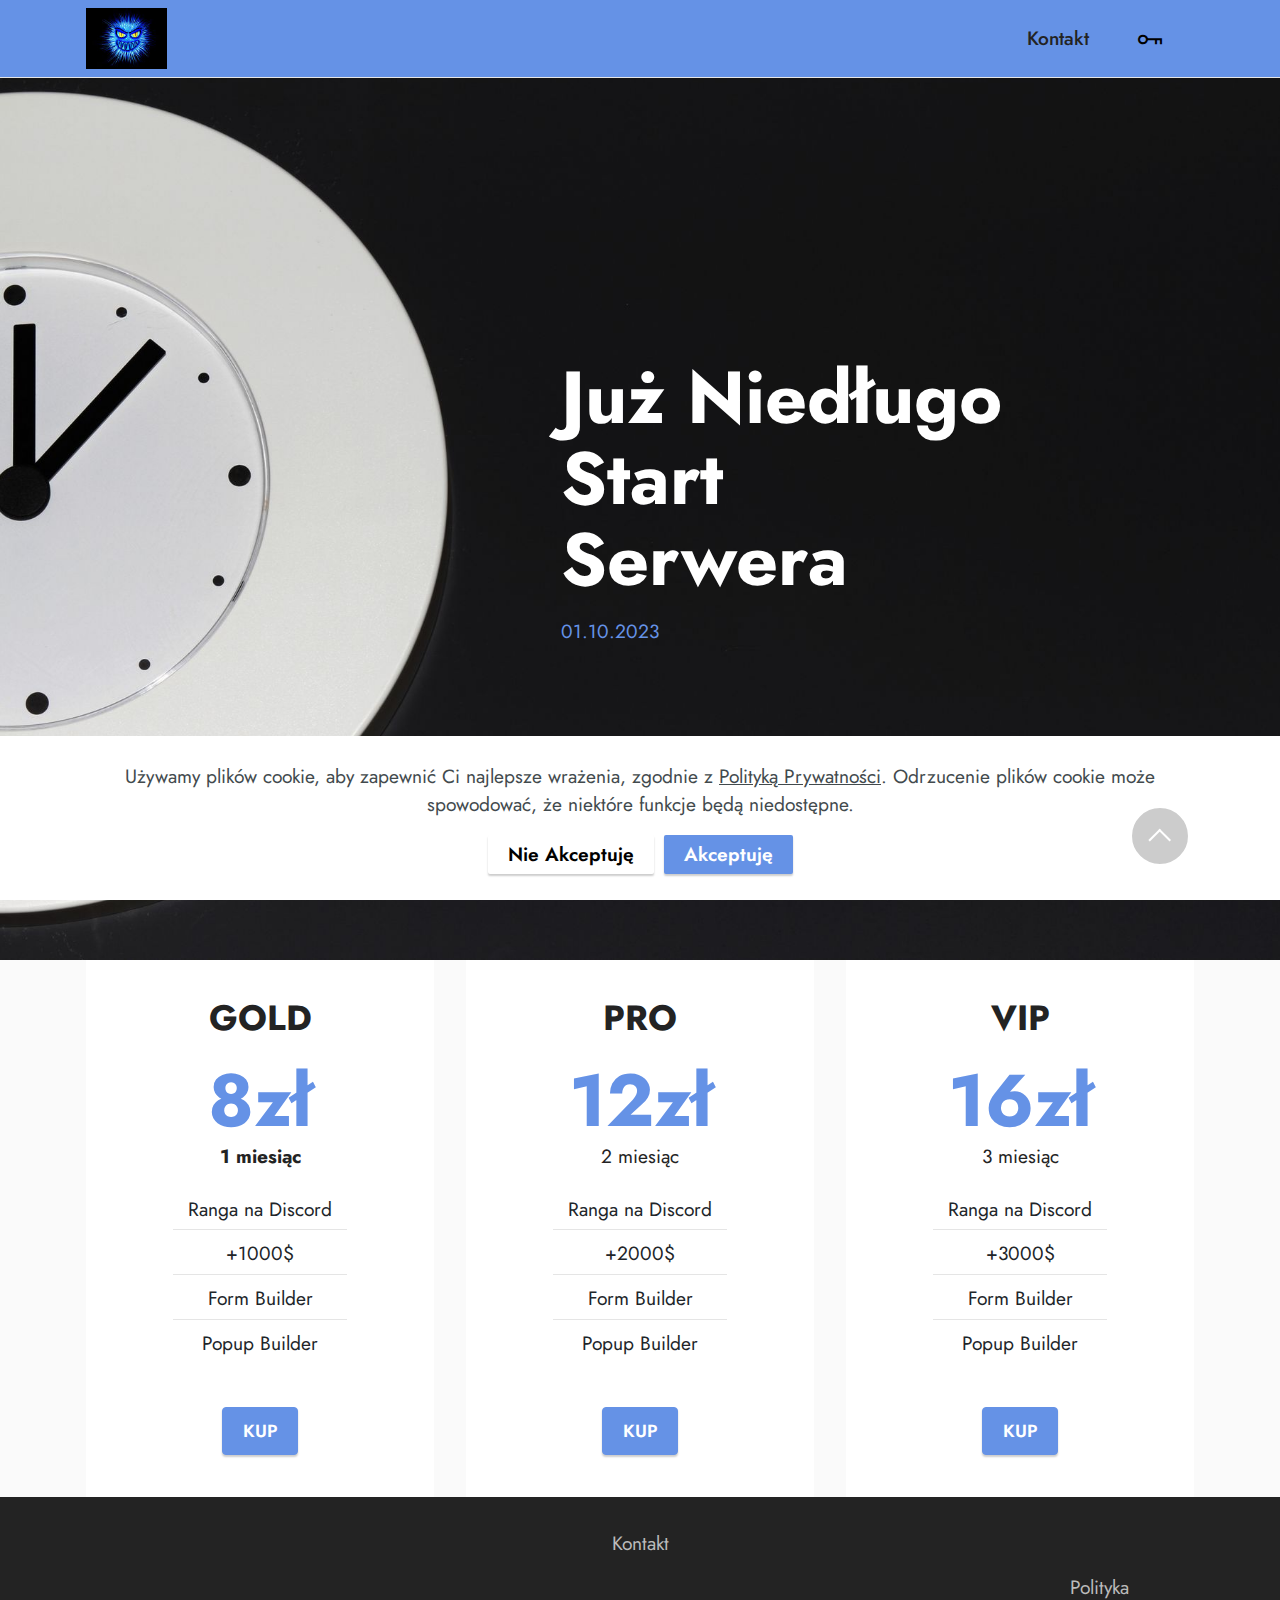
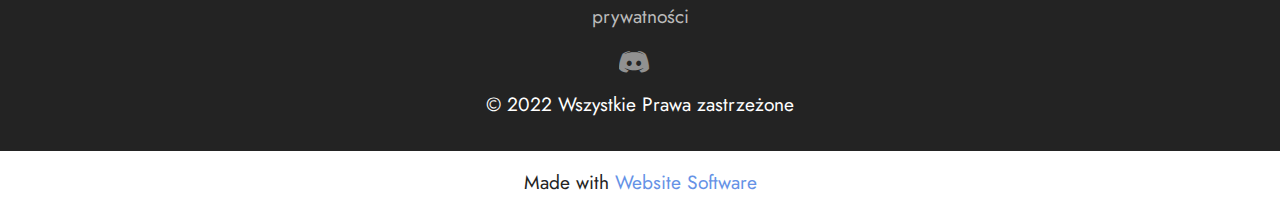
==== index.html @ 738ee013 "Add files via upload" ====
<!DOCTYPE html>
<html  >
<head>
  <!-- Site made with Mobirise Website Builder v5.7.0, https://mobirise.com -->
  <meta charset="UTF-8">
  <meta http-equiv="X-UA-Compatible" content="IE=edge">
  <meta name="generator" content="Mobirise v5.7.0, mobirise.com">
  <meta name="viewport" content="width=device-width, initial-scale=1, minimum-scale=1">
  <link rel="shortcut icon" href="assets/images/mbr-121x91.jpg" type="image/x-icon">
  <meta name="description" content="">
  
  
  <title>TechWin</title>
  <link rel="stylesheet" href="assets/web/assets/mobirise-icons2/mobirise2.css">
  <link rel="stylesheet" href="assets/bootstrap/css/bootstrap.min.css">
  <link rel="stylesheet" href="assets/bootstrap/css/bootstrap-grid.min.css">
  <link rel="stylesheet" href="assets/bootstrap/css/bootstrap-reboot.min.css">
  <link rel="stylesheet" href="assets/animatecss/animate.css">
  <link rel="stylesheet" href="assets/dropdown/css/style.css">
  <link rel="stylesheet" href="assets/socicon/css/styles.css">
  <link rel="stylesheet" href="assets/theme/css/style.css">
  <link rel="preload" href="https://fonts.googleapis.com/css?family=Jost:100,200,300,400,500,600,700,800,900,100i,200i,300i,400i,500i,600i,700i,800i,900i&display=swap" as="style" onload="this.onload=null;this.rel='stylesheet'">
  <noscript><link rel="stylesheet" href="https://fonts.googleapis.com/css?family=Jost:100,200,300,400,500,600,700,800,900,100i,200i,300i,400i,500i,600i,700i,800i,900i&display=swap"></noscript>
  <link rel="preload" as="style" href="assets/mobirise/css/mbr-additional.css"><link rel="stylesheet" href="assets/mobirise/css/mbr-additional.css" type="text/css">

  
  
  
</head>
<body>

<!-- Analytics -->
<!-- Google tag (gtag.js) -->
<script type="text/plain" async data-src="https://www.googletagmanager.com/gtag/js?id=G-WMMY5YHY2D"></script>
<script type="text/plain">
  window.dataLayer = window.dataLayer || [];
  function gtag(){dataLayer.push(arguments);}
  gtag('js', new Date());

  gtag('config', 'G-WMMY5YHY2D');
</script>
<!-- /Analytics -->


  
  <section data-bs-version="5.1" class="menu cid-s48OLK6784" once="menu" id="menu1-h">
    
    <nav class="navbar navbar-dropdown navbar-fixed-top navbar-expand-lg">
        <div class="container">
            <div class="navbar-brand">
                <span class="navbar-logo">
                    <a href="index.html">
                        <img src="assets/images/mbr-121x91.jpg" alt="Mobirise Website Builder" style="height: 3.8rem;">
                    </a>
                </span>
                
            </div>
            <button class="navbar-toggler" type="button" data-toggle="collapse" data-bs-toggle="collapse" data-target="#navbarSupportedContent" data-bs-target="#navbarSupportedContent" aria-controls="navbarNavAltMarkup" aria-expanded="false" aria-label="Toggle navigation">
                <div class="hamburger">
                    <span></span>
                    <span></span>
                    <span></span>
                    <span></span>
                </div>
            </button>
            <div class="collapse navbar-collapse" id="navbarSupportedContent">
                <ul class="navbar-nav nav-dropdown nav-right" data-app-modern-menu="true"><li class="nav-item"><a class="nav-link link text-black text-primary display-7" href="mailto:techwin505@gmail.com">Kontakt</a></li></ul>
                <div class="icons-menu">
                    <a class="iconfont-wrapper" href="page4.html">
                        <span class="p-2 mbr-iconfont mobi-mbri-key mobi-mbri"></span>
                    </a>
                    
                    
                    
                </div>
                
            </div>
        </div>
    </nav>

</section>

<section data-bs-version="5.1" class="header1 cid-tpHRNaTDnA" id="header1-k">

    

    
    

    <div class="container">
        <div class="row">
            <div class="col-12 col-lg-4">
                
                
                
                
            </div>
        </div>
    </div>
</section>

<section data-bs-version="5.1" class="header5 cid-tpJReYA3xq mbr-fullscreen" id="header5-1b">

    

    
    

    <div class="container">
        <div class="row justify-content-end">
            <div class="col-12 col-lg-7">
                <h1 class="mbr-section-title mbr-fonts-style mbr-white mb-3 display-1"><strong>Już Niedługo Start&nbsp;</strong><br><strong>Serwera</strong></h1>
                
                <p class="mbr-text mbr-fonts-style mbr-white display-7"><a href="https://kiedywakacje.pl/odliczanie_custom.html?y=2023&m=1&d=10&h=0&mn=0&s=0&txt=Start%20SerweraTechWin" class="text-primary" target="_blank">01.10.2023</a></p>
                
            </div>
        </div>
    </div>
</section>

<section data-bs-version="5.1" class="pricing2 cid-tpHSh6qqqo" id="pricing2-l">
    

    
    
    <div class="container">
        <div class="row justify-content-center">
            <div class="col-12 col-md-6 align-center col-lg-4">
                <div class="plan">
                    <div class="plan-header">
                        <h6 class="plan-title mbr-fonts-style mb-3 display-5"><strong>GOLD</strong></h6>
                        <div class="plan-price">
                            <p class="price mbr-fonts-style m-0 display-1"><strong>8zł</strong></p>
                            <p class="price-term mbr-fonts-style mb-3 display-7"><strong>1 miesiąc</strong></p>
                        </div>
                    </div>
                    <div class="plan-body">
                        <div class="plan-list mb-4">
                            <ul class="list-group mbr-fonts-style list-group-flush display-7">
                                <li class="list-group-item">Ranga na Discord</li><li class="list-group-item">+1000$</li><li class="list-group-item">Form Builder
                                </li><li class="list-group-item">Popup Builder</li>
                            </ul>
                        </div>
                        <div class="mbr-section-btn text-center"><a href="https://pay.sumup.io/b2c/XIUGMTR934" class="btn btn-primary display-4" target="_blank">KUP</a></div>
                    </div>
                </div>
            </div>
            <div class="col-12 col-md-6 align-center col-lg-4">
                <div class="plan">
                    <div class="plan-header">
                        <h6 class="plan-title mbr-fonts-style mb-3 display-5">
                            <strong>PRO</strong></h6>
                        <div class="plan-price">
                            <p class="price mbr-fonts-style m-0 display-1"><strong>12zł</strong></p>
                            <p class="price-term mbr-fonts-style mb-3 display-7">2 miesiąc</p>
                        </div>
                    </div>
                    <div class="plan-body">
                        <div class="plan-list mb-4">
                            <ul class="list-group mbr-fonts-style list-group-flush display-7">
                                <li class="list-group-item">Ranga na Discord</li><li class="list-group-item">+2000$</li><li class="list-group-item">Form Builder
                                </li><li class="list-group-item">Popup Builder</li>
                            </ul>
                        </div>
                        <div class="mbr-section-btn text-center"><a href="https://pay.sumup.io/b2c/XAX0YWETD2" class="btn btn-primary display-4" target="_blank">KUP</a></div>
                    </div>
                </div>
            </div>
            <div class="col-12 col-md-6 align-center col-lg-4">
                <div class="plan">
                    <div class="plan-header">
                        <h6 class="plan-title mbr-fonts-style mb-3 display-5">
                            <strong>VIP</strong></h6>
                        <div class="plan-price">
                            <p class="price mbr-fonts-style m-0 display-1"><strong>16zł</strong></p>
                            <p class="price-term mbr-fonts-style mb-3 display-7">3 miesiąc</p>
                        </div>
                    </div>
                    <div class="plan-body">
                        <div class="plan-list mb-4">
                            <ul class="list-group mbr-fonts-style list-group-flush display-7">
                                <li class="list-group-item">Ranga na Discord</li><li class="list-group-item">+3000$</li><li class="list-group-item">Form Builder
                                </li><li class="list-group-item">Popup Builder</li>
                            </ul>
                        </div>
                        <div class="mbr-section-btn text-center"><a href="https://pay.sumup.io/b2c/XX5UORONUD" class="btn btn-primary display-4" target="_blank">KUP</a></div>
                    </div>
                </div>
            </div>
            
        </div>
    </div>
</section>

<section data-bs-version="5.1" class="footer3 cid-tpKyQcB9wX" once="footers" id="footer3-1g">

    

    

    <div class="container">
        <div class="media-container-row align-center mbr-white">
            <div class="row row-links">
                <ul class="foot-menu">
                    
                    
                    
                    
                    
                <li class="foot-menu-item mbr-fonts-style display-7"><a href="mailto:techwin505@gmail.com" class="text-secondary">Kontakt</a></li><li class="foot-menu-item mbr-fonts-style display-7">&nbsp; &nbsp; &nbsp; &nbsp; &nbsp; &nbsp; &nbsp; &nbsp; &nbsp; &nbsp; &nbsp; &nbsp; &nbsp; &nbsp; &nbsp; &nbsp; &nbsp; &nbsp; &nbsp; &nbsp; &nbsp; &nbsp; &nbsp; &nbsp; &nbsp; &nbsp; &nbsp; &nbsp; &nbsp; &nbsp; &nbsp; &nbsp; &nbsp; &nbsp; &nbsp; &nbsp; &nbsp; &nbsp; &nbsp; &nbsp; &nbsp; &nbsp; &nbsp; &nbsp; &nbsp; &nbsp; &nbsp; &nbsp; &nbsp; &nbsp; &nbsp; &nbsp; &nbsp; &nbsp; &nbsp; &nbsp; &nbsp; &nbsp; &nbsp; &nbsp; &nbsp; &nbsp; &nbsp; &nbsp; &nbsp; &nbsp; &nbsp; &nbsp; &nbsp; &nbsp; &nbsp; &nbsp; &nbsp; &nbsp; &nbsp; &nbsp; &nbsp;<a href="polityka-prywatnosci.html" class="text-secondary">Polityka prywatności</a></li></ul>
            </div>
            <div class="row social-row">
                <div class="social-list align-right pb-2">
                    
                    
                    
                    
                    
                    
                <div class="soc-item">
                        <a href="https://discord.gg/NND32nKCQurise" target="_blank">
                            <span class="mbr-iconfont mbr-iconfont-social socicon-discord socicon" style="font-size: 30px;"></span>
                        </a>
                    </div></div>
            </div>
            <div class="row row-copirayt">
                <p class="mbr-text mb-0 mbr-fonts-style mbr-white align-center display-7">
                    © 2022 Wszystkie Prawa zastrzeżone</p>
            </div>
        </div>
    </div>
</section><section class="display-7" style="padding: 0;align-items: center;justify-content: center;flex-wrap: wrap;    align-content: center;display: flex;position: relative;height: 4rem;"><a href="https://mobiri.se/2919796" style="flex: 1 1;height: 4rem;position: absolute;width: 100%;z-index: 1;"><img alt="" style="height: 4rem;" src="[data-uri]"></a><p style="margin: 0;text-align: center;" class="display-7">Made with &#8204;</p><a style="z-index:1" href="https://mobirise.com"> Website Software</a></section><script type="text/plain" data-src="assets/bootstrap/js/bootstrap.bundle.min.js"></script><script src="assets/web/assets/cookies-alert-plugin/cookies-alert-core.js"></script><script src="assets/web/assets/cookies-alert-plugin/cookies-alert-script.js"></script><script type="text/plain" data-src="assets/smoothscroll/smooth-scroll.js"></script><script type="text/plain" data-src="assets/ytplayer/index.js"></script><script type="text/plain" data-src="assets/dropdown/js/navbar-dropdown.js"></script><script type="text/plain" data-src="assets/theme/js/script.js"></script>
  
  
<input name="cookieData" type="hidden" data-cookie-cookiesAlertType='2' data-cookie-customDialogSelector='null' data-cookie-colorText='#424a4d' data-cookie-colorBg='rgb(255, 255, 255)' data-cookie-opacityOverlay='1' data-cookie-textButton='Akceptuję' data-cookie-rejectText='Nie Akceptuję' data-cookie-colorButton='#6592e6' data-cookie-rejectColor='#ffffff' data-cookie-colorLink='#424a4d' data-cookie-underlineLink='true' data-cookie-text="Używamy plików cookie, aby zapewnić Ci najlepsze wrażenia, zgodnie z <a href='polityka-prywatnosci.html'>Polityką Prywatności</a>. Odrzucenie plików cookie może spowodować, że niektóre funkcje będą niedostępne.">
   <div id="scrollToTop" class="scrollToTop mbr-arrow-up"><a style="text-align: center;"><i class="mbr-arrow-up-icon mbr-arrow-up-icon-cm cm-icon cm-icon-smallarrow-up"></i></a></div>
    <input name="animation" type="hidden">
  </body>
</html>
---- assets/web/assets/mobirise-icons2/mobirise2.css ----
@font-face {
  font-family: 'Moririse2';
  font-display: swap;
  src:  url('mobirise2.eot?f2bix4');
  src:  url('mobirise2.eot?f2bix4#iefix') format('embedded-opentype'),
    url('mobirise2.ttf?f2bix4') format('truetype'),
    url('mobirise2.woff?f2bix4') format('woff'),
    url('mobirise2.svg?f2bix4#mobirise2') format('svg');
  font-weight: normal;
  font-style: normal;
}

[class^="mobi-"], [class*=" mobi-"] {
  /* use !important to prevent issues with browser extensions that change fonts */
  font-family: 'Moririse2' !important;
  speak: none;
  font-style: normal;
  font-weight: normal;
  font-variant: normal;
  text-transform: none;
  line-height: 1;

  /* Better Font Rendering =========== */
  -webkit-font-smoothing: antialiased;
  -moz-osx-font-smoothing: grayscale;
}

.mobi-mbri-add-submenu:before {
  content: "\e900";
}
.mobi-mbri-alert:before {
  content: "\e901";
}
.mobi-mbri-align-center:before {
  content: "\e902";
}
.mobi-mbri-align-justify:before {
  content: "\e903";
}
.mobi-mbri-align-left:before {
  content: "\e904";
}
.mobi-mbri-align-right:before {
  content: "\e905";
}
.mobi-mbri-android:before {
  content: "\e906";
}
.mobi-mbri-apple:before {
  content: "\e907";
}
.mobi-mbri-arrow-down:before {
  content: "\e908";
}
.mobi-mbri-arrow-next:before {
  content: "\e909";
}
.mobi-mbri-arrow-prev:before {
  content: "\e90a";
}
.mobi-mbri-arrow-up:before {
  content: "\e90b";
}
.mobi-mbri-bold:before {
  content: "\e90c";
}
.mobi-mbri-bookmark:before {
  content: "\e90d";
}
.mobi-mbri-bootstrap:before {
  content: "\e90e";
}
.mobi-mbri-briefcase:before {
  content: "\e90f";
}
.mobi-mbri-browse:before {
  content: "\e910";
}
.mobi-mbri-bulleted-list:before {
  content: "\e911";
}
.mobi-mbri-calendar:before {
  content: "\e912";
}
.mobi-mbri-camera:before {
  content: "\e913";
}
.mobi-mbri-cart-add:before {
  content: "\e914";
}
.mobi-mbri-cart-full:before {
  content: "\e915";
}
.mobi-mbri-cash:before {
  content: "\e916";
}
.mobi-mbri-change-style:before {
  content: "\e917";
}
.mobi-mbri-chat:before {
  content: "\e918";
}
.mobi-mbri-clock:before {
  content: "\e919";
}
.mobi-mbri-close:before {
  content: "\e91a";
}
.mobi-mbri-cloud:before {
  content: "\e91b";
}
.mobi-mbri-code:before {
  content: "\e91c";
}
.mobi-mbri-contact-form:before {
  content: "\e91d";
}
.mobi-mbri-credit-card:before {
  content: "\e91e";
}
.mobi-mbri-cursor-click:before {
  content: "\e91f";
}
.mobi-mbri-cust-feedback:before {
  content: "\e920";
}
.mobi-mbri-database:before {
  content: "\e921";
}
.mobi-mbri-delivery:before {
  content: "\e922";
}
.mobi-mbri-desktop:before {
  content: "\e923";
}
.mobi-mbri-devices:before {
  content: "\e924";
}
.mobi-mbri-down:before {
  content: "\e925";
}
.mobi-mbri-download-2:before {
  content: "\e926";
}
.mobi-mbri-download:before {
  content: "\e927";
}
.mobi-mbri-drag-n-drop-2:before {
  content: "\e928";
}
.mobi-mbri-drag-n-drop:before {
  content: "\e929";
}
.mobi-mbri-edit-2:before {
  content: "\e92a";
}
.mobi-mbri-edit:before {
  content: "\e92b";
}
.mobi-mbri-error:before {
  content: "\e92c";
}
.mobi-mbri-extension:before {
  content: "\e92d";
}
.mobi-mbri-features:before {
  content: "\e92e";
}
.mobi-mbri-file:before {
  content: "\e92f";
}
.mobi-mbri-flag:before {
  content: "\e930";
}
.mobi-mbri-folder:before {
  content: "\e931";
}
.mobi-mbri-gift:before {
  content: "\e932";
}
.mobi-mbri-github:before {
  content: "\e933";
}
.mobi-mbri-globe-2:before {
  content: "\e934";
}
.mobi-mbri-globe:before {
  content: "\e935";
}
.mobi-mbri-growing-chart:before {
  content: "\e936";
}
.mobi-mbri-hearth:before {
  content: "\e937";
}
.mobi-mbri-help:before {
  content: "\e938";
}
.mobi-mbri-home:before {
  content: "\e939";
}
.mobi-mbri-hot-cup:before {
  content: "\e93a";
}
.mobi-mbri-idea:before {
  content: "\e93b";
}
.mobi-mbri-image-gallery:before {
  content: "\e93c";
}
.mobi-mbri-image-slider:before {
  content: "\e93d";
}
.mobi-mbri-info:before {
  content: "\e93e";
}
.mobi-mbri-italic:before {
  content: "\e93f";
}
.mobi-mbri-key:before {
  content: "\e940";
}
.mobi-mbri-laptop:before {
  content: "\e941";
}
.mobi-mbri-layers:before {
  content: "\e942";
}
.mobi-mbri-left-right:before {
  content: "\e943";
}
.mobi-mbri-left:before {
  content: "\e944";
}
.mobi-mbri-letter:before {
  content: "\e945";
}
.mobi-mbri-like:before {
  content: "\e946";
}
.mobi-mbri-link:before {
  content: "\e947";
}
.mobi-mbri-lock:before {
  content: "\e948";
}
.mobi-mbri-login:before {
  content: "\e949";
}
.mobi-mbri-logout:before {
  content: "\e94a";
}
.mobi-mbri-magic-stick:before {
  content: "\e94b";
}
.mobi-mbri-map-pin:before {
  content: "\e94c";
}
.mobi-mbri-menu:before {
  content: "\e94d";
}
.mobi-mbri-mobile-2:before {
  content: "\e94e";
}
.mobi-mbri-mobile-horizontal:before {
  content: "\e94f";
}
.mobi-mbri-mobile:before {
  content: "\e950";
}
.mobi-mbri-mobirise:before {
  content: "\e951";
}
.mobi-mbri-more-horizontal:before {
  content: "\e952";
}
.mobi-mbri-more-vertical:before {
  content: "\e953";
}
.mobi-mbri-music:before {
  content: "\e954";
}
.mobi-mbri-new-file:before {
  content: "\e955";
}
.mobi-mbri-numbered-list:before {
  content: "\e956";
}
.mobi-mbri-opened-folder:before {
  content: "\e957";
}
.mobi-mbri-pages:before {
  content: "\e958";
}
.mobi-mbri-paper-plane:before {
  content: "\e959";
}
.mobi-mbri-paperclip:before {
  content: "\e95a";
}
.mobi-mbri-phone:before {
  content: "\e95b";
}
.mobi-mbri-photo:before {
  content: "\e95c";
}
.mobi-mbri-photos:before {
  content: "\e95d";
}
.mobi-mbri-pin:before {
  content: "\e95e";
}
.mobi-mbri-play:before {
  content: "\e95f";
}
.mobi-mbri-plus:before {
  content: "\e960";
}
.mobi-mbri-preview:before {
  content: "\e961";
}
.mobi-mbri-print:before {
  content: "\e962";
}
.mobi-mbri-protect:before {
  content: "\e963";
}
.mobi-mbri-question:before {
  content: "\e964";
}
.mobi-mbri-quote-left:before {
  content: "\e965";
}
.mobi-mbri-quote-right:before {
  content: "\e966";
}
.mobi-mbri-redo:before {
  content: "\e967";
}
.mobi-mbri-refresh:before {
  content: "\e968";
}
.mobi-mbri-responsive-2:before {
  content: "\e969";
}
.mobi-mbri-responsive:before {
  content: "\e96a";
}
.mobi-mbri-right:before {
  content: "\e96b";
}
.mobi-mbri-rocket:before {
  content: "\e96c";
}
.mobi-mbri-sad-face:before {
  content: "\e96d";
}
.mobi-mbri-sale:before {
  content: "\e96e";
}
.mobi-mbri-save:before {
  content: "\e96f";
}
.mobi-mbri-search:before {
  content: "\e970";
}
.mobi-mbri-setting-2:before {
  content: "\e971";
}
.mobi-mbri-setting-3:before {
  content: "\e972";
}
.mobi-mbri-setting:before {
  content: "\e973";
}
.mobi-mbri-share:before {
  content: "\e974";
}
.mobi-mbri-shopping-bag:before {
  content: "\e975";
}
.mobi-mbri-shopping-basket:before {
  content: "\e976";
}
.mobi-mbri-shopping-cart:before {
  content: "\e977";
}
.mobi-mbri-sites:before {
  content: "\e978";
}
.mobi-mbri-smile-face:before {
  content: "\e979";
}
.mobi-mbri-speed:before {
  content: "\e97a";
}
.mobi-mbri-star:before {
  content: "\e97b";
}
.mobi-mbri-success:before {
  content: "\e97c";
}
.mobi-mbri-sun:before {
  content: "\e97d";
}
.mobi-mbri-sun2:before {
  content: "\e97e";
}
.mobi-mbri-tablet-vertical:before {
  content: "\e97f";
}
.mobi-mbri-tablet:before {
  content: "\e980";
}
.mobi-mbri-target:before {
  content: "\e981";
}
.mobi-mbri-timer:before {
  content: "\e982";
}
.mobi-mbri-to-ftp:before {
  content: "\e983";
}
.mobi-mbri-to-local-drive:before {
  content: "\e984";
}
.mobi-mbri-touch-swipe:before {
  content: "\e985";
}
.mobi-mbri-touch:before {
  content: "\e986";
}
.mobi-mbri-trash:before {
  content: "\e987";
}
.mobi-mbri-underline:before {
  content: "\e988";
}
.mobi-mbri-undo:before {
  content: "\e989";
}
.mobi-mbri-unlink:before {
  content: "\e98a";
}
.mobi-mbri-unlock:before {
  content: "\e98b";
}
.mobi-mbri-up-down:before {
  content: "\e98c";
}
.mobi-mbri-up:before {
  content: "\e98d";
}
.mobi-mbri-update:before {
  content: "\e98e";
}
.mobi-mbri-upload-2:before {
  content: "\e98f";
}
.mobi-mbri-upload:before {
  content: "\e990";
}
.mobi-mbri-user-2:before {
  content: "\e991";
}
.mobi-mbri-user:before {
  content: "\e992";
}
.mobi-mbri-users:before {
  content: "\e993";
}
.mobi-mbri-video-play:before {
  content: "\e994";
}
.mobi-mbri-video:before {
  content: "\e995";
}
.mobi-mbri-watch:before {
  content: "\e996";
}
.mobi-mbri-website-theme-2:before {
  content: "\e997";
}
.mobi-mbri-website-theme:before {
  content: "\e998";
}
.mobi-mbri-wifi:before {
  content: "\e999";
}
.mobi-mbri-windows:before {
  content: "\e99a";
}
.mobi-mbri-zoom-in:before {
  content: "\e99b";
}
.mobi-mbri-zoom-out:before {
  content: "\e99c";
}
---- assets/dropdown/css/style.css ----
.navbar-dropdown {
  left: 0;
  padding: 0;
  position: absolute;
  right: 0;
  top: 0;
  transition: all 0.45s ease;
  z-index: 1030;
  background: #282828; }
  .navbar-dropdown .navbar-logo {
    margin-right: 0.8rem;
    transition: margin 0.3s ease-in-out;
    vertical-align: middle; }
    .navbar-dropdown .navbar-logo img {
      height: 3.125rem;
      transition: all 0.3s ease-in-out; }
    .navbar-dropdown .navbar-logo.mbr-iconfont {
      font-size: 3.125rem;
      line-height: 3.125rem; }
  .navbar-dropdown .navbar-caption {
    font-weight: 700;
    white-space: normal;
    vertical-align: -4px;
    line-height: 3.125rem !important; }
    .navbar-dropdown .navbar-caption, .navbar-dropdown .navbar-caption:hover {
      color: inherit;
      text-decoration: none; }
  .navbar-dropdown .mbr-iconfont + .navbar-caption {
    vertical-align: -1px; }
  .navbar-dropdown.navbar-fixed-top {
    position: fixed; }
  .navbar-dropdown .navbar-brand span {
    vertical-align: -4px; }
  .navbar-dropdown.bg-color.transparent {
    background: none; }
  .navbar-dropdown.navbar-short .navbar-brand {
    padding: 0.625rem 0; }
    .navbar-dropdown.navbar-short .navbar-brand span {
      vertical-align: -1px; }
  .navbar-dropdown.navbar-short .navbar-caption {
    line-height: 2.375rem !important;
    vertical-align: -2px; }
  .navbar-dropdown.navbar-short .navbar-logo {
    margin-right: 0.5rem; }
    .navbar-dropdown.navbar-short .navbar-logo img {
      height: 2.375rem; }
    .navbar-dropdown.navbar-short .navbar-logo.mbr-iconfont {
      font-size: 2.375rem;
      line-height: 2.375rem; }
  .navbar-dropdown.navbar-short .mbr-table-cell {
    height: 3.625rem; }
  .navbar-dropdown .navbar-close {
    left: 0.6875rem;
    position: fixed;
    top: 0.75rem;
    z-index: 1000; }
  .navbar-dropdown .hamburger-icon {
    content: "";
    display: inline-block;
    vertical-align: middle;
    width: 16px;
    -webkit-box-shadow: 0 -6px 0 1px #282828,0 0 0 1px #282828,0 6px 0 1px #282828;
    -moz-box-shadow: 0 -6px 0 1px #282828,0 0 0 1px #282828,0 6px 0 1px #282828;
    box-shadow: 0 -6px 0 1px #282828,0 0 0 1px #282828,0 6px 0 1px #282828; }

.dropdown-menu .dropdown-toggle[data-toggle="dropdown-submenu"]::after {
  border-bottom: 0.35em solid transparent;
  border-left: 0.35em solid;
  border-right: 0;
  border-top: 0.35em solid transparent;
  margin-left: 0.3rem; }

.dropdown-menu .dropdown-item:focus {
  outline: 0; }

.nav-dropdown {
  font-size: 0.75rem;
  font-weight: 500;
  height: auto !important; }
  .nav-dropdown .nav-btn {
    padding-left: 1rem; }
  .nav-dropdown .link {
    margin: .667em 1.667em;
    font-weight: 500;
    padding: 0;
    transition: color .2s ease-in-out; }
    .nav-dropdown .link.dropdown-toggle {
      margin-right: 2.583em; }
      .nav-dropdown .link.dropdown-toggle::after {
        margin-left: .25rem;
        border-top: 0.35em solid;
        border-right: 0.35em solid transparent;
        border-left: 0.35em solid transparent;
        border-bottom: 0; }
      .nav-dropdown .link.dropdown-toggle[aria-expanded="true"] {
        margin: 0;
        padding: 0.667em 3.263em  0.667em 1.667em; }
  .nav-dropdown .link::after,
  .nav-dropdown .dropdown-item::after {
    color: inherit; }
  .nav-dropdown .btn {
    font-size: 0.75rem;
    font-weight: 700;
    letter-spacing: 0;
    margin-bottom: 0;
    padding-left: 1.25rem;
    padding-right: 1.25rem; }
  .nav-dropdown .dropdown-menu {
    border-radius: 0;
    border: 0;
    left: 0;
    margin: 0;
    padding-bottom: 1.25rem;
    padding-top: 1.25rem;
    position: relative; }
  .nav-dropdown .dropdown-submenu {
    margin-left: 0.125rem;
    top: 0; }
  .nav-dropdown .dropdown-item {
    font-weight: 500;
    line-height: 2;
    padding: 0.3846em 4.615em 0.3846em 1.5385em;
    position: relative;
    transition: color .2s ease-in-out, background-color .2s ease-in-out; }
    .nav-dropdown .dropdown-item::after {
      margin-top: -0.3077em;
      position: absolute;
      right: 1.1538em;
      top: 50%; }
    .nav-dropdown .dropdown-item:focus, .nav-dropdown .dropdown-item:hover {
      background: none; }

@media (max-width: 767px) {
  .nav-dropdown.navbar-toggleable-sm {
    bottom: 0;
    display: none;
    left: 0;
    overflow-x: hidden;
    position: fixed;
    top: 0;
    transform: translateX(-100%);
    -ms-transform: translateX(-100%);
    -webkit-transform: translateX(-100%);
    width: 18.75rem;
    z-index: 999; } }
.nav-dropdown.navbar-toggleable-xl {
  bottom: 0;
  display: none;
  left: 0;
  overflow-x: hidden;
  position: fixed;
  top: 0;
  transform: translateX(-100%);
  -ms-transform: translateX(-100%);
  -webkit-transform: translateX(-100%);
  width: 18.75rem;
  z-index: 999; }

.nav-dropdown-sm {
  display: block !important;
  overflow-x: hidden;
  overflow: auto;
  padding-top: 3.875rem; }
  .nav-dropdown-sm::after {
    content: "";
    display: block;
    height: 3rem;
    width: 100%; }
  .nav-dropdown-sm.collapse.in ~ .navbar-close {
    display: block !important; }
  .nav-dropdown-sm.collapsing, .nav-dropdown-sm.collapse.in {
    transform: translateX(0);
    -ms-transform: translateX(0);
    -webkit-transform: translateX(0);
    transition: all 0.25s ease-out;
    -webkit-transition: all 0.25s ease-out;
    background: #282828; }
  .nav-dropdown-sm.collapsing[aria-expanded="false"] {
    transform: translateX(-100%);
    -ms-transform: translateX(-100%);
    -webkit-transform: translateX(-100%); }
  .nav-dropdown-sm .nav-item {
    display: block;
    margin-left: 0 !important;
    padding-left: 0; }
  .nav-dropdown-sm .link,
  .nav-dropdown-sm .dropdown-item {
    border-top: 1px dotted rgba(255, 255, 255, 0.1);
    font-size: 0.8125rem;
    line-height: 1.6;
    margin: 0 !important;
    padding: 0.875rem 2.4rem 0.875rem 1.5625rem !important;
    position: relative;
    white-space: normal; }
    .nav-dropdown-sm .link:focus, .nav-dropdown-sm .link:hover,
    .nav-dropdown-sm .dropdown-item:focus,
    .nav-dropdown-sm .dropdown-item:hover {
      background: rgba(0, 0, 0, 0.2) !important;
      color: #c0a375; }
  .nav-dropdown-sm .nav-btn {
    position: relative;
    padding: 1.5625rem 1.5625rem 0 1.5625rem; }
    .nav-dropdown-sm .nav-btn::before {
      border-top: 1px dotted rgba(255, 255, 255, 0.1);
      content: "";
      left: 0;
      position: absolute;
      top: 0;
      width: 100%; }
    .nav-dropdown-sm .nav-btn + .nav-btn {
      padding-top: 0.625rem; }
      .nav-dropdown-sm .nav-btn + .nav-btn::before {
        display: none; }
  .nav-dropdown-sm .btn {
    padding: 0.625rem 0; }
  .nav-dropdown-sm .dropdown-toggle[data-toggle="dropdown-submenu"]::after {
    margin-left: .25rem;
    border-top: 0.35em solid;
    border-right: 0.35em solid transparent;
    border-left: 0.35em solid transparent;
    border-bottom: 0; }
  .nav-dropdown-sm .dropdown-toggle[data-toggle="dropdown-submenu"][aria-expanded="true"]::after {
    border-top: 0;
    border-right: 0.35em solid transparent;
    border-left: 0.35em solid transparent;
    border-bottom: 0.35em solid; }
  .nav-dropdown-sm .dropdown-menu {
    margin: 0;
    padding: 0;
    position: relative;
    top: 0;
    left: 0;
    width: 100%;
    border: 0;
    float: none;
    border-radius: 0;
    background: none; }
  .nav-dropdown-sm .dropdown-submenu {
    left: 100%;
    margin-left: 0.125rem;
    margin-top: -1.25rem;
    top: 0; }

.navbar-toggleable-sm .nav-dropdown .dropdown-menu {
  position: absolute; }

.navbar-toggleable-sm .nav-dropdown .dropdown-submenu {
  left: 100%;
  margin-left: 0.125rem;
  margin-top: -1.25rem;
  top: 0; }

.navbar-toggleable-sm.opened .nav-dropdown .dropdown-menu {
  position: relative; }

.navbar-toggleable-sm.opened .nav-dropdown .dropdown-submenu {
  left: 0;
  margin-left: 00rem;
  margin-top: 0rem;
  top: 0; }

.is-builder .nav-dropdown.collapsing {
  transition: none !important; }
---- assets/socicon/css/styles.css ----
@charset "UTF-8";

@font-face {
  font-family: 'Socicon';
  src:  url('../fonts/socicon.eot');
  src:  url('../fonts/socicon.eot?#iefix') format('embedded-opentype'),
    url('../fonts/socicon.woff2') format('woff2'),
    url('../fonts/socicon.ttf') format('truetype'),
    url('../fonts/socicon.woff') format('woff'),
    url('../fonts/socicon.svg#socicon') format('svg');
  font-weight: normal;
  font-style: normal;
  font-display: swap;
}

[data-icon]:before {
  font-family: "socicon" !important;
  content: attr(data-icon);
  font-style: normal !important;
  font-weight: normal !important;
  font-variant: normal !important;
  text-transform: none !important;
  speak: none;
  line-height: 1;
  -webkit-font-smoothing: antialiased;
  -moz-osx-font-smoothing: grayscale;
}

[class^="socicon-"], [class*=" socicon-"] {
  /* use !important to prevent issues with browser extensions that change fonts */
  font-family: 'Socicon' !important;
  speak: none;
  font-style: normal;
  font-weight: normal;
  font-variant: normal;
  text-transform: none;
  line-height: 1;

  /* Better Font Rendering =========== */
  -webkit-font-smoothing: antialiased;
  -moz-osx-font-smoothing: grayscale;
}

.socicon-eitaa:before {
  content: "\e97c";
}
.socicon-soroush:before {
  content: "\e97d";
}
.socicon-bale:before {
  content: "\e97e";
}
.socicon-zazzle:before {
  content: "\e97b";
}
.socicon-society6:before {
  content: "\e97a";
}
.socicon-redbubble:before {
  content: "\e979";
}
.socicon-avvo:before {
  content: "\e978";
}
.socicon-stitcher:before {
  content: "\e977";
}
.socicon-googlehangouts:before {
  content: "\e974";
}
.socicon-dlive:before {
  content: "\e975";
}
.socicon-vsco:before {
  content: "\e976";
}
.socicon-flipboard:before {
  content: "\e973";
}
.socicon-ubuntu:before {
  content: "\e958";
}
.socicon-artstation:before {
  content: "\e959";
}
.socicon-invision:before {
  content: "\e95a";
}
.socicon-torial:before {
  content: "\e95b";
}
.socicon-collectorz:before {
  content: "\e95c";
}
.socicon-seenthis:before {
  content: "\e95d";
}
.socicon-googleplaymusic:before {
  content: "\e95e";
}
.socicon-debian:before {
  content: "\e95f";
}
.socicon-filmfreeway:before {
  content: "\e960";
}
.socicon-gnome:before {
  content: "\e961";
}
.socicon-itchio:before {
  content: "\e962";
}
.socicon-jamendo:before {
  content: "\e963";
}
.socicon-mix:before {
  content: "\e964";
}
.socicon-sharepoint:before {
  content: "\e965";
}
.socicon-tinder:before {
  content: "\e966";
}
.socicon-windguru:before {
  content: "\e967";
}
.socicon-cdbaby:before {
  content: "\e968";
}
.socicon-elementaryos:before {
  content: "\e969";
}
.socicon-stage32:before {
  content: "\e96a";
}
.socicon-tiktok:before {
  content: "\e96b";
}
.socicon-gitter:before {
  content: "\e96c";
}
.socicon-letterboxd:before {
  content: "\e96d";
}
.socicon-threema:before {
  content: "\e96e";
}
.socicon-splice:before {
  content: "\e96f";
}
.socicon-metapop:before {
  content: "\e970";
}
.socicon-naver:before {
  content: "\e971";
}
.socicon-remote:before {
  content: "\e972";
}
.socicon-internet:before {
  content: "\e957";
}
.socicon-moddb:before {
  content: "\e94b";
}
.socicon-indiedb:before {
  content: "\e94c";
}
.socicon-traxsource:before {
  content: "\e94d";
}
.socicon-gamefor:before {
  content: "\e94e";
}
.socicon-pixiv:before {
  content: "\e94f";
}
.socicon-myanimelist:before {
  content: "\e950";
}
.socicon-blackberry:before {
  content: "\e951";
}
.socicon-wickr:before {
  content: "\e952";
}
.socicon-spip:before {
  content: "\e953";
}
.socicon-napster:before {
  content: "\e954";
}
.socicon-beatport:before {
  content: "\e955";
}
.socicon-hackerone:before {
  content: "\e956";
}
.socicon-hackernews:before {
  content: "\e946";
}
.socicon-smashwords:before {
  content: "\e947";
}
.socicon-kobo:before {
  content: "\e948";
}
.socicon-bookbub:before {
  content: "\e949";
}
.socicon-mailru:before {
  content: "\e94a";
}
.socicon-gitlab:before {
  content: "\e945";
}
.socicon-instructables:before {
  content: "\e944";
}
.socicon-portfolio:before {
  content: "\e943";
}
.socicon-codered:before {
  content: "\e940";
}
.socicon-origin:before {
  content: "\e941";
}
.socicon-nextdoor:before {
  content: "\e942";
}
.socicon-udemy:before {
  content: "\e93f";
}
.socicon-livemaster:before {
  content: "\e93e";
}
.socicon-crunchbase:before {
  content: "\e93b";
}
.socicon-homefy:before {
  content: "\e93c";
}
.socicon-calendly:before {
  content: "\e93d";
}
.socicon-realtor:before {
  content: "\e90f";
}
.socicon-tidal:before {
  content: "\e910";
}
.socicon-qobuz:before {
  content: "\e911";
}
.socicon-natgeo:before {
  content: "\e912";
}
.socicon-mastodon:before {
  content: "\e913";
}
.socicon-unsplash:before {
  content: "\e914";
}
.socicon-homeadvisor:before {
  content: "\e915";
}
.socicon-angieslist:before {
  content: "\e916";
}
.socicon-codepen:before {
  content: "\e917";
}
.socicon-slack:before {
  content: "\e918";
}
.socicon-openaigym:before {
  content: "\e919";
}
.socicon-logmein:before {
  content: "\e91a";
}
.socicon-fiverr:before {
  content: "\e91b";
}
.socicon-gotomeeting:before {
  content: "\e91c";
}
.socicon-aliexpress:before {
  content: "\e91d";
}
.socicon-guru:before {
  content: "\e91e";
}
.socicon-appstore:before {
  content: "\e91f";
}
.socicon-homes:before {
  content: "\e920";
}
.socicon-zoom:before {
  content: "\e921";
}
.socicon-alibaba:before {
  content: "\e922";
}
.socicon-craigslist:before {
  content: "\e923";
}
.socicon-wix:before {
  content: "\e924";
}
.socicon-redfin:before {
  content: "\e925";
}
.socicon-googlecalendar:before {
  content: "\e926";
}
.socicon-shopify:before {
  content: "\e927";
}
.socicon-freelancer:before {
  content: "\e928";
}
.socicon-seedrs:before {
  content: "\e929";
}
.socicon-bing:before {
  content: "\e92a";
}
.socicon-doodle:before {
  content: "\e92b";
}
.socicon-bonanza:before {
  content: "\e92c";
}
.socicon-squarespace:before {
  content: "\e92d";
}
.socicon-toptal:before {
  content: "\e92e";
}
.socicon-gust:before {
  content: "\e92f";
}
.socicon-ask:before {
  content: "\e930";
}
.socicon-trulia:before {
  content: "\e931";
}
.socicon-loomly:before {
  content: "\e932";
}
.socicon-ghost:before {
  content: "\e933";
}
.socicon-upwork:before {
  content: "\e934";
}
.socicon-fundable:before {
  content: "\e935";
}
.socicon-booking:before {
  content: "\e936";
}
.socicon-googlemaps:before {
  content: "\e937";
}
.socicon-zillow:before {
  content: "\e938";
}
.socicon-niconico:before {
  content: "\e939";
}
.socicon-toneden:before {
  content: "\e93a";
}
.socicon-augment:before {
  content: "\e908";
}
.socicon-bitbucket:before {
  content: "\e909";
}
.socicon-fyuse:before {
  content: "\e90a";
}
.socicon-yt-gaming:before {
  content: "\e90b";
}
.socicon-sketchfab:before {
  content: "\e90c";
}
.socicon-mobcrush:before {
  content: "\e90d";
}
.socicon-microsoft:before {
  content: "\e90e";
}
.socicon-pandora:before {
  content: "\e907";
}
.socicon-messenger:before {
  content: "\e906";
}
.socicon-gamewisp:before {
  content: "\e905";
}
.socicon-bloglovin:before {
  content: "\e904";
}
.socicon-tunein:before {
  content: "\e903";
}
.socicon-gamejolt:before {
  content: "\e901";
}
.socicon-trello:before {
  content: "\e902";
}
.socicon-spreadshirt:before {
  content: "\e900";
}
.socicon-500px:before {
  content: "\e000";
}
.socicon-8tracks:before {
  content: "\e001";
}
.socicon-airbnb:before {
  content: "\e002";
}
.socicon-alliance:before {
  content: "\e003";
}
.socicon-amazon:before {
  content: "\e004";
}
.socicon-amplement:before {
  content: "\e005";
}
.socicon-android:before {
  content: "\e006";
}
.socicon-angellist:before {
  content: "\e007";
}
.socicon-apple:before {
  content: "\e008";
}
.socicon-appnet:before {
  content: "\e009";
}
.socicon-baidu:before {
  content: "\e00a";
}
.socicon-bandcamp:before {
  content: "\e00b";
}
.socicon-battlenet:before {
  content: "\e00c";
}
.socicon-mixer:before {
  content: "\e00d";
}
.socicon-bebee:before {
  content: "\e00e";
}
.socicon-bebo:before {
  content: "\e00f";
}
.socicon-behance:before {
  content: "\e010";
}
.socicon-blizzard:before {
  content: "\e011";
}
.socicon-blogger:before {
  content: "\e012";
}
.socicon-buffer:before {
  content: "\e013";
}
.socicon-chrome:before {
  content: "\e014";
}
.socicon-coderwall:before {
  content: "\e015";
}
.socicon-curse:before {
  content: "\e016";
}
.socicon-dailymotion:before {
  content: "\e017";
}
.socicon-deezer:before {
  content: "\e018";
}
.socicon-delicious:before {
  content: "\e019";
}
.socicon-deviantart:before {
  content: "\e01a";
}
.socicon-diablo:before {
  content: "\e01b";
}
.socicon-digg:before {
  content: "\e01c";
}
.socicon-discord:before {
  content: "\e01d";
}
.socicon-disqus:before {
  content: "\e01e";
}
.socicon-douban:before {
  content: "\e01f";
}
.socicon-draugiem:before {
  content: "\e020";
}
.socicon-dribbble:before {
  content: "\e021";
}
.socicon-drupal:before {
  content: "\e022";
}
.socicon-ebay:before {
  content: "\e023";
}
.socicon-ello:before {
  content: "\e024";
}
.socicon-endomodo:before {
  content: "\e025";
}
.socicon-envato:before {
  content: "\e026";
}
.socicon-etsy:before {
  content: "\e027";
}
.socicon-facebook:before {
  content: "\e028";
}
.socicon-feedburner:before {
  content: "\e029";
}
.socicon-filmweb:before {
  content: "\e02a";
}
.socicon-firefox:before {
  content: "\e02b";
}
.socicon-flattr:before {
  content: "\e02c";
}
.socicon-flickr:before {
  content: "\e02d";
}
.socicon-formulr:before {
  content: "\e02e";
}
.socicon-forrst:before {
  content: "\e02f";
}
.socicon-foursquare:before {
  content: "\e030";
}
.socicon-friendfeed:before {
  content: "\e031";
}
.socicon-github:before {
  content: "\e032";
}
.socicon-goodreads:before {
  content: "\e033";
}
.socicon-google:before {
  content: "\e034";
}
.socicon-googlescholar:before {
  content: "\e035";
}
.socicon-googlegroups:before {
  content: "\e036";
}
.socicon-googlephotos:before {
  content: "\e037";
}
.socicon-googleplus:before {
  content: "\e038";
}
.socicon-grooveshark:before {
  content: "\e039";
}
.socicon-hackerrank:before {
  content: "\e03a";
}
.socicon-hearthstone:before {
  content: "\e03b";
}
.socicon-hellocoton:before {
  content: "\e03c";
}
.socicon-heroes:before {
  content: "\e03d";
}
.socicon-smashcast:before {
  content: "\e03e";
}
.socicon-horde:before {
  content: "\e03f";
}
.socicon-houzz:before {
  content: "\e040";
}
.socicon-icq:before {
  content: "\e041";
}
.socicon-identica:before {
  content: "\e042";
}
.socicon-imdb:before {
  content: "\e043";
}
.socicon-instagram:before {
  content: "\e044";
}
.socicon-issuu:before {
  content: "\e045";
}
.socicon-istock:before {
  content: "\e046";
}
.socicon-itunes:before {
  content: "\e047";
}
.socicon-keybase:before {
  content: "\e048";
}
.socicon-lanyrd:before {
  content: "\e049";
}
.socicon-lastfm:before {
  content: "\e04a";
}
.socicon-line:before {
  content: "\e04b";
}
.socicon-linkedin:before {
  content: "\e04c";
}
.socicon-livejournal:before {
  content: "\e04d";
}
.socicon-lyft:before {
  content: "\e04e";
}
.socicon-macos:before {
  content: "\e04f";
}
.socicon-mail:before {
  content: "\e050";
}
.socicon-medium:before {
  content: "\e051";
}
.socicon-meetup:before {
  content: "\e052";
}
.socicon-mixcloud:before {
  content: "\e053";
}
.socicon-modelmayhem:before {
  content: "\e054";
}
.socicon-mumble:before {
  content: "\e055";
}
.socicon-myspace:before {
  content: "\e056";
}
.socicon-newsvine:before {
  content: "\e057";
}
.socicon-nintendo:before {
  content: "\e058";
}
.socicon-npm:before {
  content: "\e059";
}
.socicon-odnoklassniki:before {
  content: "\e05a";
}
.socicon-openid:before {
  content: "\e05b";
}
.socicon-opera:before {
  content: "\e05c";
}
.socicon-outlook:before {
  content: "\e05d";
}
.socicon-overwatch:before {
  content: "\e05e";
}
.socicon-patreon:before {
  content: "\e05f";
}
.socicon-paypal:before {
  content: "\e060";
}
.socicon-periscope:before {
  content: "\e061";
}
.socicon-persona:before {
  content: "\e062";
}
.socicon-pinterest:before {
  content: "\e063";
}
.socicon-play:before {
  content: "\e064";
}
.socicon-player:before {
  content: "\e065";
}
.socicon-playstation:before {
  content: "\e066";
}
.socicon-pocket:before {
  content: "\e067";
}
.socicon-qq:before {
  content: "\e068";
}
.socicon-quora:before {
  content: "\e069";
}
.socicon-raidcall:before {
  content: "\e06a";
}
.socicon-ravelry:before {
  content: "\e06b";
}
.socicon-reddit:before {
  content: "\e06c";
}
.socicon-renren:before {
  content: "\e06d";
}
.socicon-researchgate:before {
  content: "\e06e";
}
.socicon-residentadvisor:before {
  content: "\e06f";
}
.socicon-reverbnation:before {
  content: "\e070";
}
.socicon-rss:before {
  content: "\e071";
}
.socicon-sharethis:before {
  content: "\e072";
}
.socicon-skype:before {
  content: "\e073";
}
.socicon-slideshare:before {
  content: "\e074";
}
.socicon-smugmug:before {
  content: "\e075";
}
.socicon-snapchat:before {
  content: "\e076";
}
.socicon-songkick:before {
  content: "\e077";
}
.socicon-soundcloud:before {
  content: "\e078";
}
.socicon-spotify:before {
  content: "\e079";
}
.socicon-stackexchange:before {
  content: "\e07a";
}
.socicon-stackoverflow:before {
  content: "\e07b";
}
.socicon-starcraft:before {
  content: "\e07c";
}
.socicon-stayfriends:before {
  content: "\e07d";
}
.socicon-steam:before {
  content: "\e07e";
}
.socicon-storehouse:before {
  content: "\e07f";
}
.socicon-strava:before {
  content: "\e080";
}
.socicon-streamjar:before {
  content: "\e081";
}
.socicon-stumbleupon:before {
  content: "\e082";
}
.socicon-swarm:before {
  content: "\e083";
}
.socicon-teamspeak:before {
  content: "\e084";
}
.socicon-teamviewer:before {
  content: "\e085";
}
.socicon-technorati:before {
  content: "\e086";
}
.socicon-telegram:before {
  content: "\e087";
}
.socicon-tripadvisor:before {
  content: "\e088";
}
.socicon-tripit:before {
  content: "\e089";
}
.socicon-triplej:before {
  content: "\e08a";
}
.socicon-tumblr:before {
  content: "\e08b";
}
.socicon-twitch:before {
  content: "\e08c";
}
.socicon-twitter:before {
  content: "\e08d";
}
.socicon-uber:before {
  content: "\e08e";
}
.socicon-ventrilo:before {
  content: "\e08f";
}
.socicon-viadeo:before {
  content: "\e090";
}
.socicon-viber:before {
  content: "\e091";
}
.socicon-viewbug:before {
  content: "\e092";
}
.socicon-vimeo:before {
  content: "\e093";
}
.socicon-vine:before {
  content: "\e094";
}
.socicon-vkontakte:before {
  content: "\e095";
}
.socicon-warcraft:before {
  content: "\e096";
}
.socicon-wechat:before {
  content: "\e097";
}
.socicon-weibo:before {
  content: "\e098";
}
.socicon-whatsapp:before {
  content: "\e099";
}
.socicon-wikipedia:before {
  content: "\e09a";
}
.socicon-windows:before {
  content: "\e09b";
}
.socicon-wordpress:before {
  content: "\e09c";
}
.socicon-wykop:before {
  content: "\e09d";
}
.socicon-xbox:before {
  content: "\e09e";
}
.socicon-xing:before {
  content: "\e09f";
}
.socicon-yahoo:before {
  content: "\e0a0";
}
.socicon-yammer:before {
  content: "\e0a1";
}
.socicon-yandex:before {
  content: "\e0a2";
}
.socicon-yelp:before {
  content: "\e0a3";
}
.socicon-younow:before {
  content: "\e0a4";
}
.socicon-youtube:before {
  content: "\e0a5";
}
.socicon-zapier:before {
  content: "\e0a6";
}
.socicon-zerply:before {
  content: "\e0a7";
}
.socicon-zomato:before {
  content: "\e0a8";
}
.socicon-zynga:before {
  content: "\e0a9";
}
---- assets/theme/css/style.css ----
@charset "UTF-8";
section {
  background-color: #ffffff;
}

body {
  font-style: normal;
  line-height: 1.5;
  font-weight: 400;
  color: #232323;
  position: relative;
}

button {
  background-color: transparent;
  border-color: transparent;
}

section,
.container,
.container-fluid {
  position: relative;
  word-wrap: break-word;
}

a.mbr-iconfont:hover {
  text-decoration: none;
}

.article .lead p,
.article .lead ul,
.article .lead ol,
.article .lead pre,
.article .lead blockquote {
  margin-bottom: 0;
}

a {
  font-style: normal;
  font-weight: 400;
  cursor: pointer;
}
a, a:hover {
  text-decoration: none;
}

.mbr-section-title {
  font-style: normal;
  line-height: 1.3;
}

.mbr-section-subtitle {
  line-height: 1.3;
}

.mbr-text {
  font-style: normal;
  line-height: 1.7;
}

h1,
h2,
h3,
h4,
h5,
h6,
.display-1,
.display-2,
.display-4,
.display-5,
.display-7,
span,
p,
a {
  line-height: 1;
  word-break: break-word;
  word-wrap: break-word;
  font-weight: 400;
}

b,
strong {
  font-weight: bold;
}

input:-webkit-autofill, input:-webkit-autofill:hover, input:-webkit-autofill:focus, input:-webkit-autofill:active {
  transition-delay: 9999s;
  -webkit-transition-property: background-color, color;
  transition-property: background-color, color;
}

textarea[type=hidden] {
  display: none;
}

section {
  background-position: 50% 50%;
  background-repeat: no-repeat;
  background-size: cover;
}
section .mbr-background-video,
section .mbr-background-video-preview {
  position: absolute;
  bottom: 0;
  left: 0;
  right: 0;
  top: 0;
}

.hidden {
  visibility: hidden;
}

.mbr-z-index20 {
  z-index: 20;
}

/*! Base colors */
.mbr-white {
  color: #ffffff;
}

.mbr-black {
  color: #111111;
}

.mbr-bg-white {
  background-color: #ffffff;
}

.mbr-bg-black {
  background-color: #000000;
}

/*! Text-aligns */
.align-left {
  text-align: left;
}

.align-center {
  text-align: center;
}

.align-right {
  text-align: right;
}

/*! Font-weight  */
.mbr-light {
  font-weight: 300;
}

.mbr-regular {
  font-weight: 400;
}

.mbr-semibold {
  font-weight: 500;
}

.mbr-bold {
  font-weight: 700;
}

/*! Media  */
.media-content {
  flex-basis: 100%;
}

.media-container-row {
  display: flex;
  flex-direction: row;
  flex-wrap: wrap;
  justify-content: center;
  align-content: center;
  align-items: start;
}
.media-container-row .media-size-item {
  width: 400px;
}

.media-container-column {
  display: flex;
  flex-direction: column;
  flex-wrap: wrap;
  justify-content: center;
  align-content: center;
  align-items: stretch;
}
.media-container-column > * {
  width: 100%;
}

@media (min-width: 992px) {
  .media-container-row {
    flex-wrap: nowrap;
  }
}
figure {
  margin-bottom: 0;
  overflow: hidden;
}

figure[mbr-media-size] {
  transition: width 0.1s;
}

img,
iframe {
  display: block;
  width: 100%;
}

.card {
  background-color: transparent;
  border: none;
}

.card-box {
  width: 100%;
}

.card-img {
  text-align: center;
  flex-shrink: 0;
  -webkit-flex-shrink: 0;
}

.media {
  max-width: 100%;
  margin: 0 auto;
}

.mbr-figure {
  align-self: center;
}

.media-container > div {
  max-width: 100%;
}

.mbr-figure img,
.card-img img {
  width: 100%;
}

@media (max-width: 991px) {
  .media-size-item {
    width: auto !important;
  }

  .media {
    width: auto;
  }

  .mbr-figure {
    width: 100% !important;
  }
}
/*! Buttons */
.mbr-section-btn {
  margin-left: -0.6rem;
  margin-right: -0.6rem;
  font-size: 0;
}

.btn {
  font-weight: 600;
  border-width: 1px;
  font-style: normal;
  margin: 0.6rem 0.6rem;
  white-space: normal;
  transition: all 0.2s ease-in-out;
  display: inline-flex;
  align-items: center;
  justify-content: center;
  word-break: break-word;
}

.btn-sm {
  font-weight: 600;
  letter-spacing: 0px;
  transition: all 0.3s ease-in-out;
}

.btn-md {
  font-weight: 600;
  letter-spacing: 0px;
  transition: all 0.3s ease-in-out;
}

.btn-lg {
  font-weight: 600;
  letter-spacing: 0px;
  transition: all 0.3s ease-in-out;
}

.btn-form {
  margin: 0;
}
.btn-form:hover {
  cursor: pointer;
}

nav .mbr-section-btn {
  margin-left: 0rem;
  margin-right: 0rem;
}

/*! Btn icon margin */
.btn .mbr-iconfont,
.btn.btn-sm .mbr-iconfont {
  order: 1;
  cursor: pointer;
  margin-left: 0.5rem;
  vertical-align: sub;
}

.btn.btn-md .mbr-iconfont,
.btn.btn-md .mbr-iconfont {
  margin-left: 0.8rem;
}

.mbr-regular {
  font-weight: 400;
}

.mbr-semibold {
  font-weight: 500;
}

.mbr-bold {
  font-weight: 700;
}

[type=submit] {
  -webkit-appearance: none;
}

/*! Full-screen */
.mbr-fullscreen .mbr-overlay {
  min-height: 100vh;
}

.mbr-fullscreen {
  display: flex;
  display: -moz-flex;
  display: -ms-flex;
  display: -o-flex;
  align-items: center;
  min-height: 100vh;
  padding-top: 3rem;
  padding-bottom: 3rem;
}

/*! Map */
.map {
  height: 25rem;
  position: relative;
}
.map iframe {
  width: 100%;
  height: 100%;
}

/*! Scroll to top arrow */
.mbr-arrow-up {
  bottom: 25px;
  right: 90px;
  position: fixed;
  text-align: right;
  z-index: 5000;
  color: #ffffff;
  font-size: 22px;
}

.mbr-arrow-up a {
  background: rgba(0, 0, 0, 0.2);
  border-radius: 50%;
  color: #fff;
  display: inline-block;
  height: 60px;
  width: 60px;
  border: 2px solid #fff;
  outline-style: none !important;
  position: relative;
  text-decoration: none;
  transition: all 0.3s ease-in-out;
  cursor: pointer;
  text-align: center;
}
.mbr-arrow-up a:hover {
  background-color: rgba(0, 0, 0, 0.4);
}
.mbr-arrow-up a i {
  line-height: 60px;
}

.mbr-arrow-up-icon {
  display: block;
  color: #fff;
}

.mbr-arrow-up-icon::before {
  content: "›";
  display: inline-block;
  font-family: serif;
  font-size: 22px;
  line-height: 1;
  font-style: normal;
  position: relative;
  top: 6px;
  left: -4px;
  transform: rotate(-90deg);
}

/*! Arrow Down */
.mbr-arrow {
  position: absolute;
  bottom: 45px;
  left: 50%;
  width: 60px;
  height: 60px;
  cursor: pointer;
  background-color: rgba(80, 80, 80, 0.5);
  border-radius: 50%;
  transform: translateX(-50%);
}
@media (max-width: 767px) {
  .mbr-arrow {
    display: none;
  }
}
.mbr-arrow > a {
  display: inline-block;
  text-decoration: none;
  outline-style: none;
  -webkit-animation: arrowdown 1.7s ease-in-out infinite;
          animation: arrowdown 1.7s ease-in-out infinite;
  color: #ffffff;
}
.mbr-arrow > a > i {
  position: absolute;
  top: -2px;
  left: 15px;
  font-size: 2rem;
}

#scrollToTop a i::before {
  content: "";
  position: absolute;
  display: block;
  border-bottom: 2.5px solid #fff;
  border-left: 2.5px solid #fff;
  width: 27.8%;
  height: 27.8%;
  left: 50%;
  top: 51%;
  transform: translateY(-30%) translateX(-50%) rotate(135deg);
}

@keyframes arrowdown {
  0% {
    transform: translateY(0px);
  }
  50% {
    transform: translateY(-5px);
  }
  100% {
    transform: translateY(0px);
  }
}
@-webkit-keyframes arrowdown {
  0% {
    transform: translateY(0px);
  }
  50% {
    transform: translateY(-5px);
  }
  100% {
    transform: translateY(0px);
  }
}
@media (max-width: 500px) {
  .mbr-arrow-up {
    left: 0;
    right: 0;
    text-align: center;
  }
}
/*Gradients animation*/
@keyframes gradient-animation {
  from {
    background-position: 0% 100%;
    -webkit-animation-timing-function: ease-in-out;
            animation-timing-function: ease-in-out;
  }
  to {
    background-position: 100% 0%;
    -webkit-animation-timing-function: ease-in-out;
            animation-timing-function: ease-in-out;
  }
}
@-webkit-keyframes gradient-animation {
  from {
    background-position: 0% 100%;
    -webkit-animation-timing-function: ease-in-out;
            animation-timing-function: ease-in-out;
  }
  to {
    background-position: 100% 0%;
    -webkit-animation-timing-function: ease-in-out;
            animation-timing-function: ease-in-out;
  }
}
.bg-gradient {
  background-size: 200% 200%;
  animation: gradient-animation 5s infinite alternate;
  -webkit-animation: gradient-animation 5s infinite alternate;
}

.menu .navbar-brand {
  display: -webkit-flex;
}
.menu .navbar-brand span {
  display: flex;
  display: -webkit-flex;
}
.menu .navbar-brand .navbar-caption-wrap {
  display: -webkit-flex;
}
.menu .navbar-brand .navbar-logo img {
  display: -webkit-flex;
  width: auto;
}
@media (min-width: 768px) and (max-width: 991px) {
  .menu .navbar-toggleable-sm .navbar-nav {
    display: -ms-flexbox;
  }
}
@media (max-width: 991px) {
  .menu .navbar-collapse {
    max-height: 93.5vh;
  }
  .menu .navbar-collapse.show {
    overflow: auto;
  }
}
@media (min-width: 992px) {
  .menu .navbar-nav.nav-dropdown {
    display: -webkit-flex;
  }
  .menu .navbar-toggleable-sm .navbar-collapse {
    display: -webkit-flex !important;
  }
  .menu .collapsed .navbar-collapse {
    max-height: 93.5vh;
  }
  .menu .collapsed .navbar-collapse.show {
    overflow: auto;
  }
}
@media (max-width: 767px) {
  .menu .navbar-collapse {
    max-height: 80vh;
  }
}

.nav-link .mbr-iconfont {
  margin-right: 0.5rem;
}

.navbar {
  display: -webkit-flex;
  -webkit-flex-wrap: wrap;
  -webkit-align-items: center;
  -webkit-justify-content: space-between;
}

.navbar-collapse {
  -webkit-flex-basis: 100%;
  -webkit-flex-grow: 1;
  -webkit-align-items: center;
}

.nav-dropdown .link {
  padding: 0.667em 1.667em !important;
  margin: 0 !important;
}

.nav {
  display: -webkit-flex;
  -webkit-flex-wrap: wrap;
}

.row {
  display: -webkit-flex;
  -webkit-flex-wrap: wrap;
}

.justify-content-center {
  -webkit-justify-content: center;
}

.form-inline {
  display: -webkit-flex;
}

.card-wrapper {
  -webkit-flex: 1;
}

.carousel-control {
  z-index: 10;
  display: -webkit-flex;
}

.carousel-controls {
  display: -webkit-flex;
}

.media {
  display: -webkit-flex;
}

.form-group:focus {
  outline: none;
}

.jq-selectbox__select {
  padding: 7px 0;
  position: relative;
}

.jq-selectbox__dropdown {
  overflow: hidden;
  border-radius: 10px;
  position: absolute;
  top: 100%;
  left: 0 !important;
  width: 100% !important;
}

.jq-selectbox__trigger-arrow {
  right: 0;
  transform: translateY(-50%);
}

.jq-selectbox li {
  padding: 1.07em 0.5em;
}

input[type=range] {
  padding-left: 0 !important;
  padding-right: 0 !important;
}

.modal-dialog,
.modal-content {
  height: 100%;
}

.modal-dialog .carousel-inner {
  height: calc(100vh - 1.75rem);
}
@media (max-width: 575px) {
  .modal-dialog .carousel-inner {
    height: calc(100vh - 1rem);
  }
}

.carousel-item {
  text-align: center;
}

.carousel-item img {
  margin: auto;
}

.navbar-toggler {
  align-self: flex-start;
  padding: 0.25rem 0.75rem;
  font-size: 1.25rem;
  line-height: 1;
  background: transparent;
  border: 1px solid transparent;
  border-radius: 0.25rem;
}

.navbar-toggler:focus,
.navbar-toggler:hover {
  text-decoration: none;
  box-shadow: none;
}

.navbar-toggler-icon {
  display: inline-block;
  width: 1.5em;
  height: 1.5em;
  vertical-align: middle;
  content: "";
  background: no-repeat center center;
  background-size: 100% 100%;
}

.navbar-toggler-left {
  position: absolute;
  left: 1rem;
}

.navbar-toggler-right {
  position: absolute;
  right: 1rem;
}

.card-img {
  width: auto;
}

.menu .navbar.collapsed:not(.beta-menu) {
  flex-direction: column;
}

.carousel-item.active,
.carousel-item-next,
.carousel-item-prev {
  display: flex;
}

.note-air-layout .dropup .dropdown-menu,
.note-air-layout .navbar-fixed-bottom .dropdown .dropdown-menu {
  bottom: initial !important;
}

html,
body {
  height: auto;
  min-height: 100vh;
}

.dropup .dropdown-toggle::after {
  display: none;
}

.form-asterisk {
  font-family: initial;
  position: absolute;
  top: -2px;
  font-weight: normal;
}

.form-control-label {
  position: relative;
  cursor: pointer;
  margin-bottom: 0.357em;
  padding: 0;
}

.alert {
  color: #ffffff;
  border-radius: 0;
  border: 0;
  font-size: 1.1rem;
  line-height: 1.5;
  margin-bottom: 1.875rem;
  padding: 1.25rem;
  position: relative;
  text-align: center;
}
.alert.alert-form::after {
  background-color: inherit;
  bottom: -7px;
  content: "";
  display: block;
  height: 14px;
  left: 50%;
  margin-left: -7px;
  position: absolute;
  transform: rotate(45deg);
  width: 14px;
}

.form-control {
  background-color: #ffffff;
  background-clip: border-box;
  color: #232323;
  line-height: 1rem !important;
  height: auto;
  padding: 0.6rem 1.2rem;
  transition: border-color 0.25s ease 0s;
  border: 1px solid transparent !important;
  border-radius: 4px;
  box-shadow: rgba(0, 0, 0, 0.07) 0px 1px 1px 0px, rgba(0, 0, 0, 0.07) 0px 1px 3px 0px, rgba(0, 0, 0, 0.03) 0px 0px 0px 1px;
}
.form-active .form-control:invalid {
  border-color: red;
}

form .row {
  margin-left: -0.6rem;
  margin-right: -0.6rem;
}
form .row [class*=col] {
  padding-left: 0.6rem;
  padding-right: 0.6rem;
}

form .mbr-section-btn {
  margin: 0;
  padding-left: 0.6rem;
  padding-right: 0.6rem;
}

form .btn {
  display: flex;
  padding: 0.6rem 1.2rem;
  margin: 0;
}

form .form-check-input {
  margin-top: 0.5;
}

textarea.form-control {
  line-height: 1.5rem !important;
}

.form-group {
  margin-bottom: 1.2rem;
}

.form-control,
form .btn {
  min-height: 48px;
}

.gdpr-block label span.textGDPR input[name=gdpr] {
  top: 7px;
}

.form-control:focus {
  box-shadow: none;
}

:focus {
  outline: none;
}

.mbr-overlay {
  background-color: #000;
  bottom: 0;
  left: 0;
  opacity: 0.5;
  position: absolute;
  right: 0;
  top: 0;
  z-index: 0;
  pointer-events: none;
}

blockquote {
  font-style: italic;
  padding: 3rem;
  font-size: 1.09rem;
  position: relative;
  border-left: 3px solid;
}

ul,
ol,
pre,
blockquote {
  margin-bottom: 2.3125rem;
}

.mt-4 {
  margin-top: 2rem !important;
}

.mb-4 {
  margin-bottom: 2rem !important;
}

@media (min-width: 992px) {
  .container {
    padding-left: 16px;
    padding-right: 16px;
  }

  .row {
    margin-left: -16px;
    margin-right: -16px;
  }
  .row > [class*=col] {
    padding-left: 16px;
    padding-right: 16px;
  }
}
@media (min-width: 768px) {
  .container-fluid {
    padding-left: 32px;
    padding-right: 32px;
  }
}
@media (min-width: 768px) and (max-width: 991px) {
  .mbr-container {
    padding-left: 32px;
    padding-right: 32px;
  }
}
@media (max-width: 767px) {
  .mbr-container {
    padding-left: 16px;
    padding-right: 16px;
  }
}
.card-wrapper,
.item-wrapper {
  overflow: hidden;
}

.app-video-wrapper > img {
  opacity: 1;
}

.item {
  position: relative;
}

.dropdown-menu .dropdown-menu {
  left: 100%;
}

.dropdown-item + .dropdown-menu {
  display: none;
}

.dropdown-item:hover + .dropdown-menu,
.dropdown-menu:hover {
  display: block;
}

@media (min-aspect-ratio: 16/9) {
  .mbr-video-foreground {
    height: 300% !important;
    top: -100% !important;
  }
}
@media (max-aspect-ratio: 16/9) {
  .mbr-video-foreground {
    width: 300% !important;
    left: -100% !important;
  }
}.engine {
	position: absolute;
	text-indent: -2400px;
	text-align: center;
	padding: 0;
	top: 0;
	left: -2400px;
}
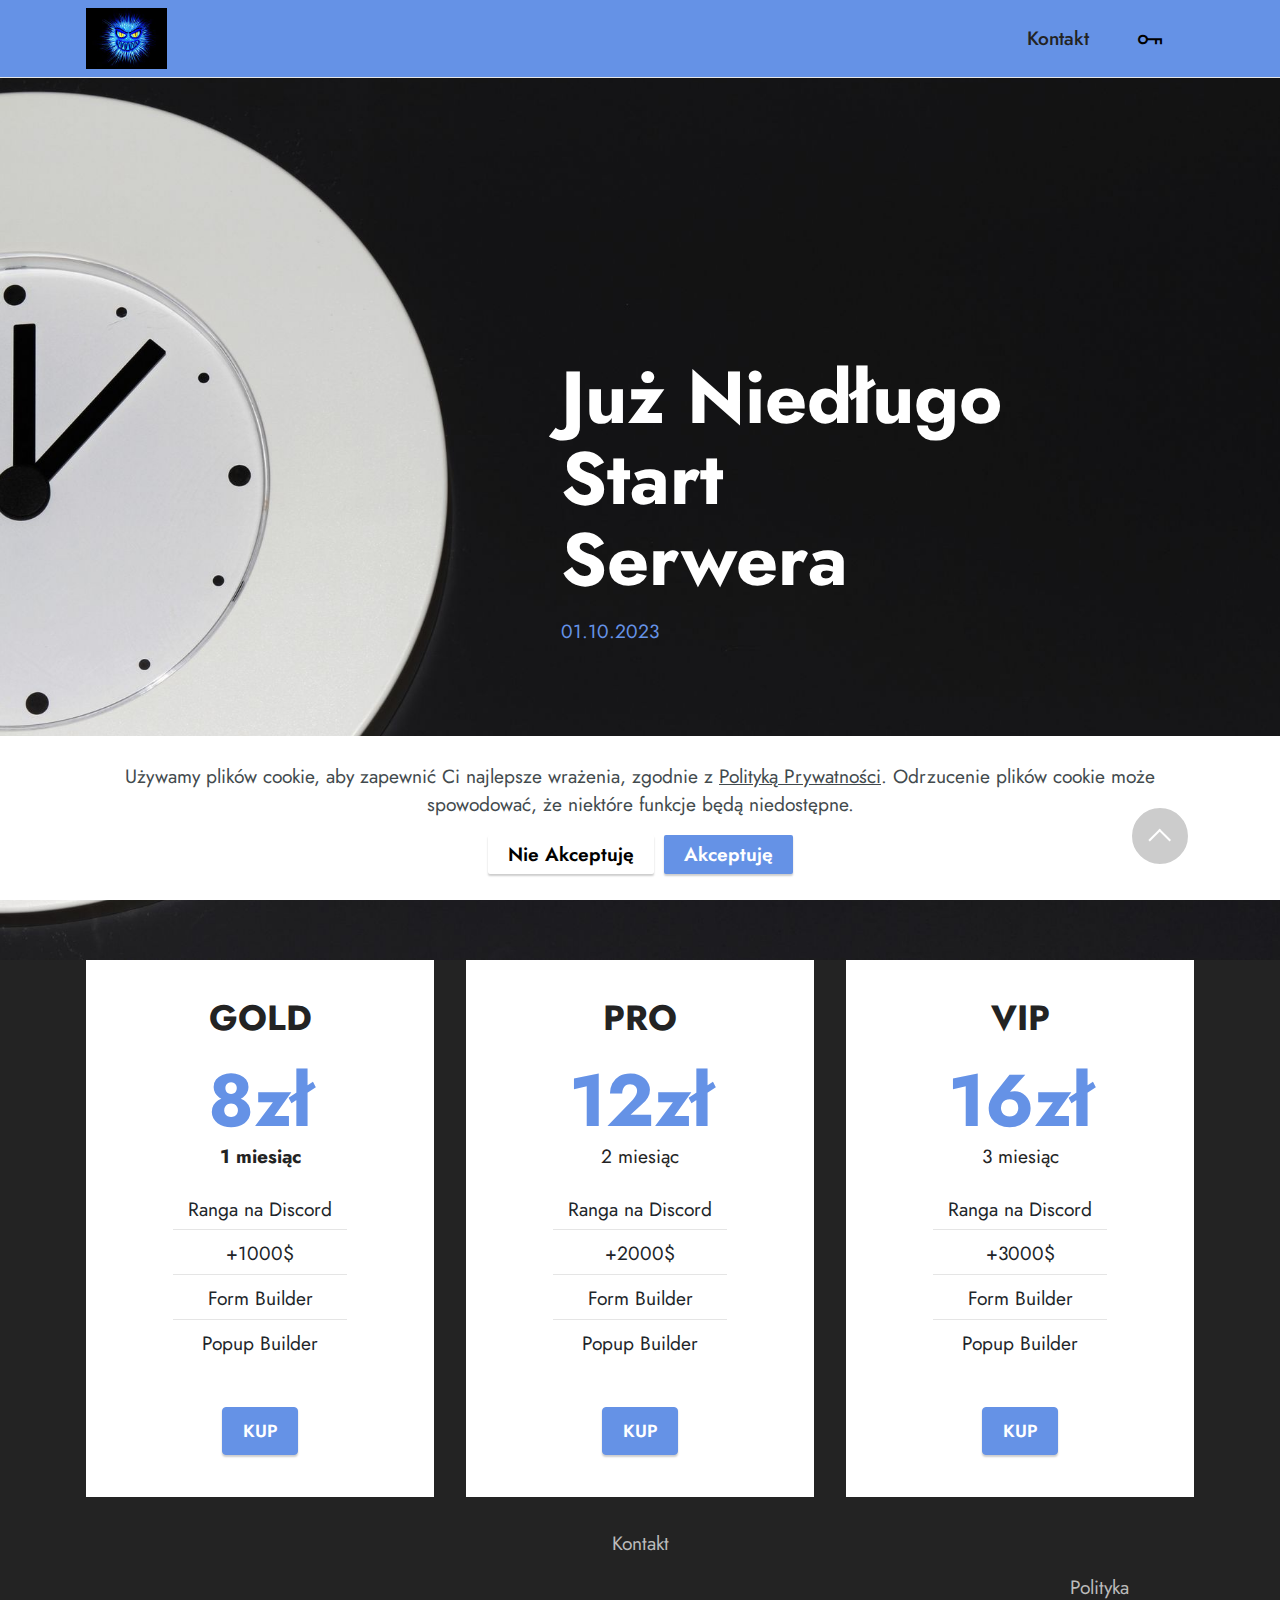
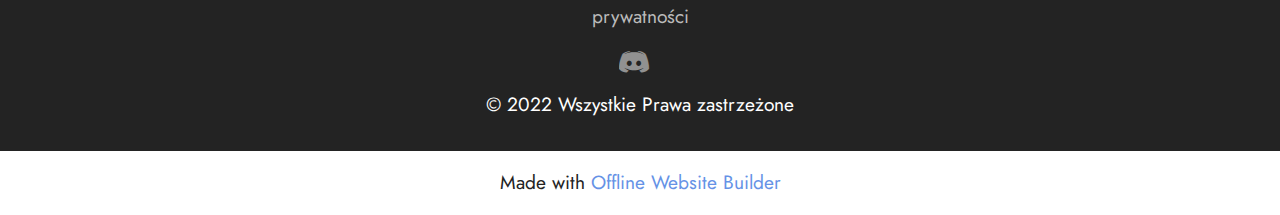
==== commit 88c55b1f: "Add files via upload" ====
--- a/index.html
+++ b/index.html
@@ -229,7 +229,7 @@
             </div>
         </div>
     </div>
-</section><section class="display-7" style="padding: 0;align-items: center;justify-content: center;flex-wrap: wrap;    align-content: center;display: flex;position: relative;height: 4rem;"><a href="https://mobiri.se/2919796" style="flex: 1 1;height: 4rem;position: absolute;width: 100%;z-index: 1;"><img alt="" style="height: 4rem;" src="[data-uri]"></a><p style="margin: 0;text-align: center;" class="display-7">Made with &#8204;</p><a style="z-index:1" href="https://mobirise.com"> Website Software</a></section><script type="text/plain" data-src="assets/bootstrap/js/bootstrap.bundle.min.js"></script><script src="assets/web/assets/cookies-alert-plugin/cookies-alert-core.js"></script><script src="assets/web/assets/cookies-alert-plugin/cookies-alert-script.js"></script><script type="text/plain" data-src="assets/smoothscroll/smooth-scroll.js"></script><script type="text/plain" data-src="assets/ytplayer/index.js"></script><script type="text/plain" data-src="assets/dropdown/js/navbar-dropdown.js"></script><script type="text/plain" data-src="assets/theme/js/script.js"></script>
+</section><section class="display-7" style="padding: 0;align-items: center;justify-content: center;flex-wrap: wrap;    align-content: center;display: flex;position: relative;height: 4rem;"><a href="https://mobiri.se/2919796" style="flex: 1 1;height: 4rem;position: absolute;width: 100%;z-index: 1;"><img alt="" style="height: 4rem;" src="[data-uri]"></a><p style="margin: 0;text-align: center;" class="display-7">Made with &#8204;</p><a style="z-index:1" href="https://mobirise.com/html-builder.html">Offline Website Builder</a></section><script type="text/plain" data-src="assets/bootstrap/js/bootstrap.bundle.min.js"></script><script src="assets/web/assets/cookies-alert-plugin/cookies-alert-core.js"></script><script src="assets/web/assets/cookies-alert-plugin/cookies-alert-script.js"></script><script type="text/plain" data-src="assets/smoothscroll/smooth-scroll.js"></script><script type="text/plain" data-src="assets/ytplayer/index.js"></script><script type="text/plain" data-src="assets/dropdown/js/navbar-dropdown.js"></script><script type="text/plain" data-src="assets/theme/js/script.js"></script>
   
   
 <input name="cookieData" type="hidden" data-cookie-cookiesAlertType='2' data-cookie-customDialogSelector='null' data-cookie-colorText='#424a4d' data-cookie-colorBg='rgb(255, 255, 255)' data-cookie-opacityOverlay='1' data-cookie-textButton='Akceptuję' data-cookie-rejectText='Nie Akceptuję' data-cookie-colorButton='#6592e6' data-cookie-rejectColor='#ffffff' data-cookie-colorLink='#424a4d' data-cookie-underlineLink='true' data-cookie-text="Używamy plików cookie, aby zapewnić Ci najlepsze wrażenia, zgodnie z <a href='polityka-prywatnosci.html'>Polityką Prywatności</a>. Odrzucenie plików cookie może spowodować, że niektóre funkcje będą niedostępne.">
--- a/assets/mobirise/css/mbr-additional.css
+++ b/assets/mobirise/css/mbr-additional.css
@@ -1056,7 +1056,7 @@
 .cid-tpHSh6qqqo {
   padding-top: 0rem;
   padding-bottom: 0rem;
-  background: #fafafa;
+  background: #232323;
 }
 .cid-tpHSh6qqqo .mbr-fallback-image.disabled {
   display: none;
--- a/assets/mobirise/css/mbr-additional.css
+++ b/assets/mobirise/css/mbr-additional.css
@@ -1056,7 +1056,7 @@
 .cid-tpHSh6qqqo {
   padding-top: 0rem;
   padding-bottom: 0rem;
-  background: #fafafa;
+  background: #232323;
 }
 .cid-tpHSh6qqqo .mbr-fallback-image.disabled {
   display: none;
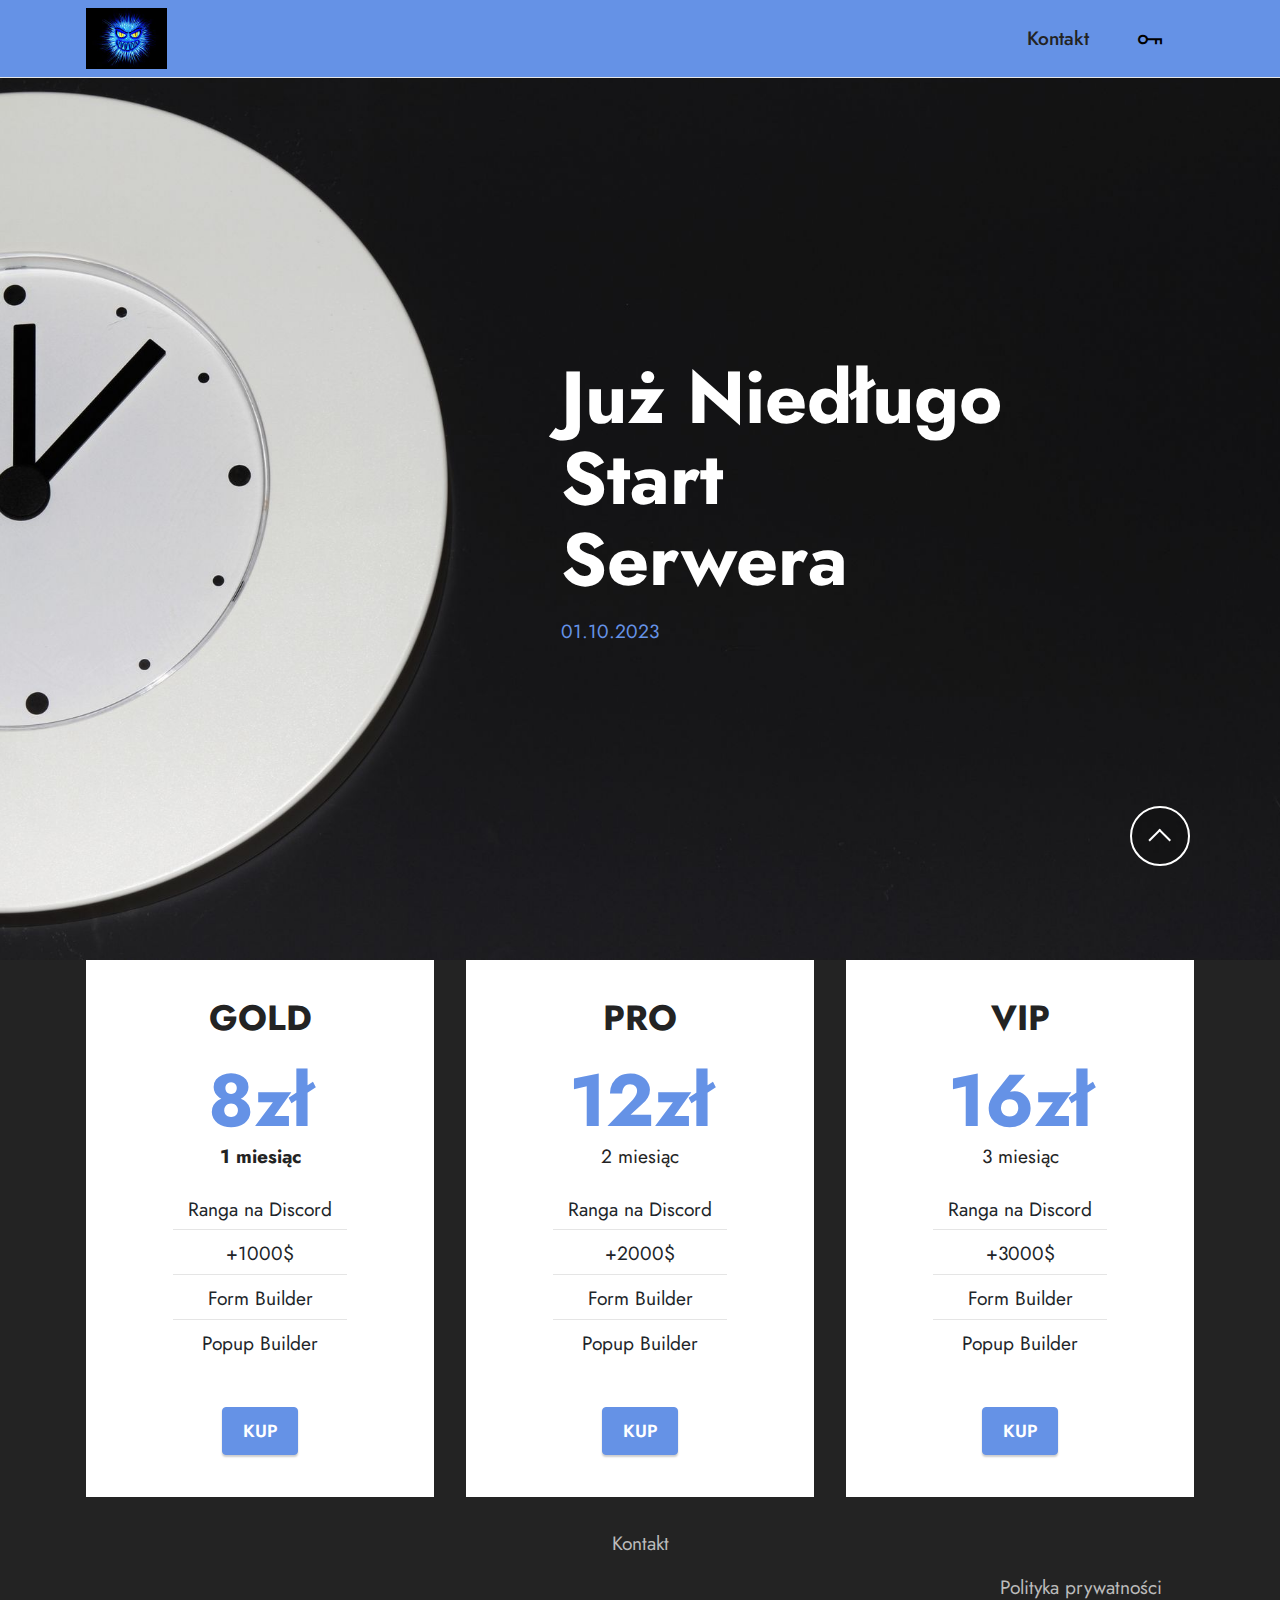
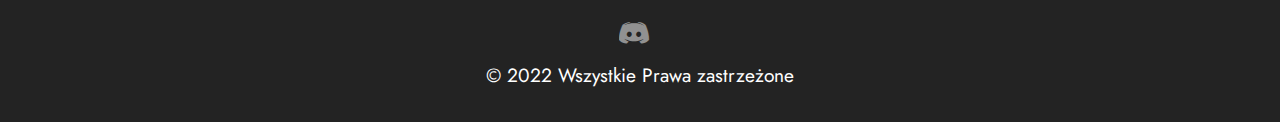
==== commit 89cc3837: "Update index.html" ====
--- a/index.html
+++ b/index.html
@@ -207,7 +207,7 @@
                     
                     
                     
-                <li class="foot-menu-item mbr-fonts-style display-7"><a href="mailto:techwin505@gmail.com" class="text-secondary">Kontakt</a></li><li class="foot-menu-item mbr-fonts-style display-7">&nbsp; &nbsp; &nbsp; &nbsp; &nbsp; &nbsp; &nbsp; &nbsp; &nbsp; &nbsp; &nbsp; &nbsp; &nbsp; &nbsp; &nbsp; &nbsp; &nbsp; &nbsp; &nbsp; &nbsp; &nbsp; &nbsp; &nbsp; &nbsp; &nbsp; &nbsp; &nbsp; &nbsp; &nbsp; &nbsp; &nbsp; &nbsp; &nbsp; &nbsp; &nbsp; &nbsp; &nbsp; &nbsp; &nbsp; &nbsp; &nbsp; &nbsp; &nbsp; &nbsp; &nbsp; &nbsp; &nbsp; &nbsp; &nbsp; &nbsp; &nbsp; &nbsp; &nbsp; &nbsp; &nbsp; &nbsp; &nbsp; &nbsp; &nbsp; &nbsp; &nbsp; &nbsp; &nbsp; &nbsp; &nbsp; &nbsp; &nbsp; &nbsp; &nbsp; &nbsp; &nbsp; &nbsp; &nbsp; &nbsp; &nbsp; &nbsp; &nbsp;<a href="polityka-prywatnosci.html" class="text-secondary">Polityka prywatności</a></li></ul>
+                <li class="foot-menu-item mbr-fonts-style display-7"><a href="mailto:techwin505@gmail.com" class="text-secondary">Kontakt</a></li><li class="foot-menu-item mbr-fonts-style display-7">&nbsp; &nbsp; &nbsp; &nbsp; &nbsp; &nbsp; &nbsp; &nbsp; &nbsp; &nbsp; &nbsp; &nbsp; &nbsp; &nbsp; &nbsp; &nbsp; &nbsp; &nbsp; &nbsp; &nbsp; &nbsp; &nbsp; &nbsp; &nbsp; &nbsp; &nbsp; &nbsp; &nbsp; &nbsp; &nbsp; &nbsp; &nbsp; &nbsp; &nbsp; &nbsp; &nbsp; &nbsp; &nbsp; &nbsp; &nbsp; &nbsp; &nbsp; &nbsp; &nbsp; &nbsp; &nbsp; &nbsp; &nbsp; &nbsp; &nbsp; &nbsp; &nbsp; &nbsp; &nbsp; &nbsp; &nbsp; &nbsp; &nbsp; &nbsp; &nbsp; &nbsp; &nbsp; &nbsp; &nbsp; &nbsp; &nbsp; &nbsp; &nbsp; &nbsp; &nbsp; &nbsp; &nbsp; &nbsp; &nbsp;<a href="polityka-prywatnosci.html" class="text-secondary">Polityka prywatności</a></li></ul>
             </div>
             <div class="row social-row">
                 <div class="social-list align-right pb-2">
@@ -229,11 +229,11 @@
             </div>
         </div>
     </div>
-</section><section class="display-7" style="padding: 0;align-items: center;justify-content: center;flex-wrap: wrap;    align-content: center;display: flex;position: relative;height: 4rem;"><a href="https://mobiri.se/2919796" style="flex: 1 1;height: 4rem;position: absolute;width: 100%;z-index: 1;"><img alt="" style="height: 4rem;" src="[data-uri]"></a><p style="margin: 0;text-align: center;" class="display-7">Made with &#8204;</p><a style="z-index:1" href="https://mobirise.com/html-builder.html">Offline Website Builder</a></section><script type="text/plain" data-src="assets/bootstrap/js/bootstrap.bundle.min.js"></script><script src="assets/web/assets/cookies-alert-plugin/cookies-alert-core.js"></script><script src="assets/web/assets/cookies-alert-plugin/cookies-alert-script.js"></script><script type="text/plain" data-src="assets/smoothscroll/smooth-scroll.js"></script><script type="text/plain" data-src="assets/ytplayer/index.js"></script><script type="text/plain" data-src="assets/dropdown/js/navbar-dropdown.js"></script><script type="text/plain" data-src="assets/theme/js/script.js"></script>
+
   
   
 <input name="cookieData" type="hidden" data-cookie-cookiesAlertType='2' data-cookie-customDialogSelector='null' data-cookie-colorText='#424a4d' data-cookie-colorBg='rgb(255, 255, 255)' data-cookie-opacityOverlay='1' data-cookie-textButton='Akceptuję' data-cookie-rejectText='Nie Akceptuję' data-cookie-colorButton='#6592e6' data-cookie-rejectColor='#ffffff' data-cookie-colorLink='#424a4d' data-cookie-underlineLink='true' data-cookie-text="Używamy plików cookie, aby zapewnić Ci najlepsze wrażenia, zgodnie z <a href='polityka-prywatnosci.html'>Polityką Prywatności</a>. Odrzucenie plików cookie może spowodować, że niektóre funkcje będą niedostępne.">
    <div id="scrollToTop" class="scrollToTop mbr-arrow-up"><a style="text-align: center;"><i class="mbr-arrow-up-icon mbr-arrow-up-icon-cm cm-icon cm-icon-smallarrow-up"></i></a></div>
     <input name="animation" type="hidden">
   </body>
-</html>+</html>
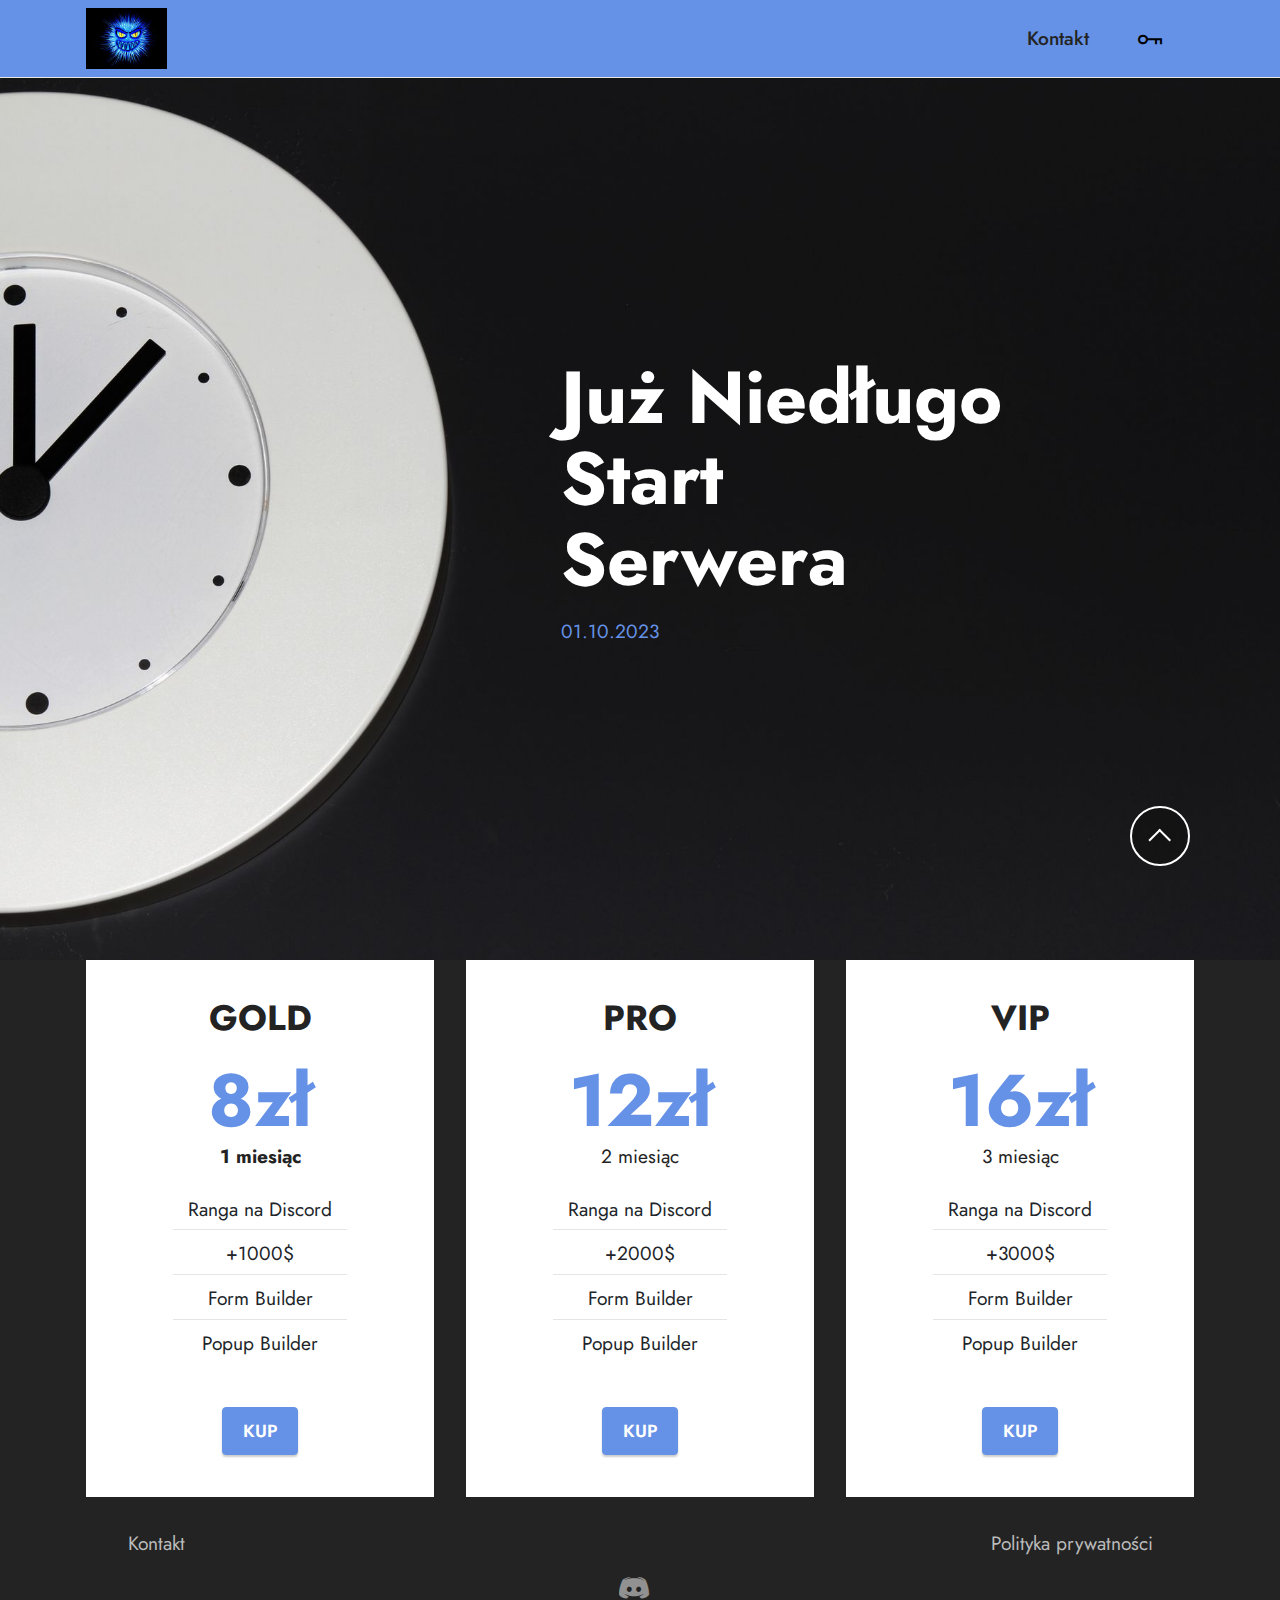
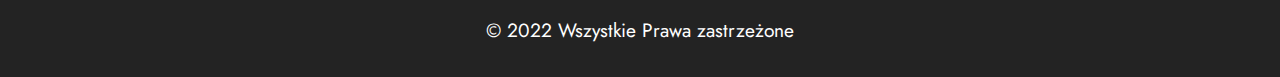
==== commit 506683d3: "Update index.html" ====
--- a/index.html
+++ b/index.html
@@ -207,7 +207,7 @@
                     
                     
                     
-                <li class="foot-menu-item mbr-fonts-style display-7"><a href="mailto:techwin505@gmail.com" class="text-secondary">Kontakt</a></li><li class="foot-menu-item mbr-fonts-style display-7">&nbsp; &nbsp; &nbsp; &nbsp; &nbsp; &nbsp; &nbsp; &nbsp; &nbsp; &nbsp; &nbsp; &nbsp; &nbsp; &nbsp; &nbsp; &nbsp; &nbsp; &nbsp; &nbsp; &nbsp; &nbsp; &nbsp; &nbsp; &nbsp; &nbsp; &nbsp; &nbsp; &nbsp; &nbsp; &nbsp; &nbsp; &nbsp; &nbsp; &nbsp; &nbsp; &nbsp; &nbsp; &nbsp; &nbsp; &nbsp; &nbsp; &nbsp; &nbsp; &nbsp; &nbsp; &nbsp; &nbsp; &nbsp; &nbsp; &nbsp; &nbsp; &nbsp; &nbsp; &nbsp; &nbsp; &nbsp; &nbsp; &nbsp; &nbsp; &nbsp; &nbsp; &nbsp; &nbsp; &nbsp; &nbsp; &nbsp; &nbsp; &nbsp; &nbsp; &nbsp; &nbsp; &nbsp; &nbsp; &nbsp;<a href="polityka-prywatnosci.html" class="text-secondary">Polityka prywatności</a></li></ul>
+                <li class="foot-menu-item mbr-fonts-style display-7"><a href="mailto:techwin505@gmail.com" class="text-secondary">Kontakt</a></li><li class="foot-menu-item mbr-fonts-style display-7">&nbsp; &nbsp; &nbsp; &nbsp; &nbsp; &nbsp; &nbsp; &nbsp; &nbsp; &nbsp; &nbsp; &nbsp; &nbsp; &nbsp; &nbsp; &nbsp; &nbsp; &nbsp; &nbsp; &nbsp; &nbsp; &nbsp; &nbsp; &nbsp; &nbsp; &nbsp; &nbsp; &nbsp; &nbsp; &nbsp; &nbsp; &nbsp; &nbsp; &nbsp; &nbsp; &nbsp; &nbsp; &nbsp; &nbsp; &nbsp; &nbsp; &nbsp; &nbsp; &nbsp; &nbsp; &nbsp; &nbsp; &nbsp; &nbsp; &nbsp; &nbsp; &nbsp; &nbsp; &nbsp; &nbsp; &nbsp; &nbsp; &nbsp; &nbsp; &nbsp; &nbsp; &nbsp; &nbsp; &nbsp; &nbsp;<a href="polityka-prywatnosci.html" class="text-secondary">Polityka prywatności</a></li></ul>
             </div>
             <div class="row social-row">
                 <div class="social-list align-right pb-2">
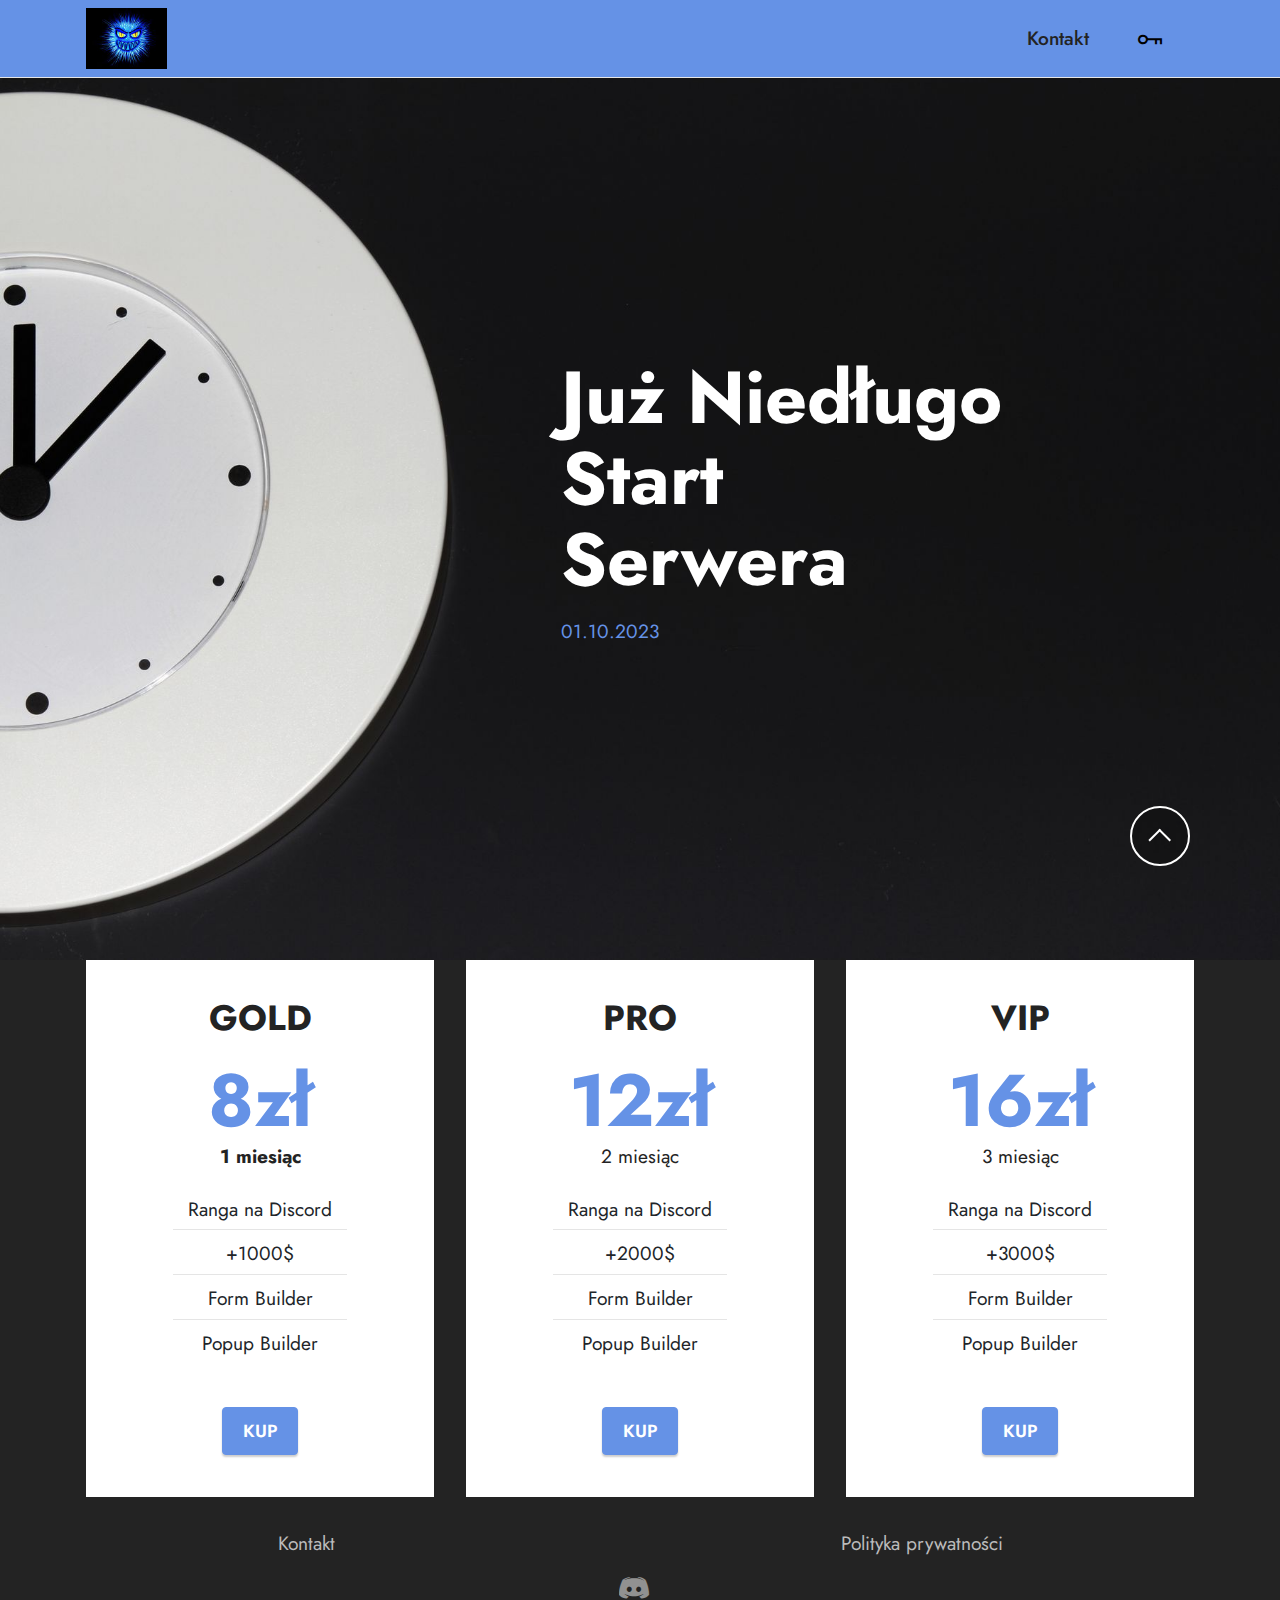
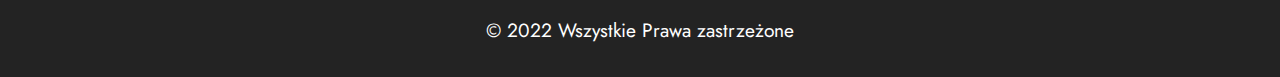
==== commit a49b7ea5: "Update index.html" ====
--- a/index.html
+++ b/index.html
@@ -207,7 +207,7 @@
                     
                     
                     
-                <li class="foot-menu-item mbr-fonts-style display-7"><a href="mailto:techwin505@gmail.com" class="text-secondary">Kontakt</a></li><li class="foot-menu-item mbr-fonts-style display-7">&nbsp; &nbsp; &nbsp; &nbsp; &nbsp; &nbsp; &nbsp; &nbsp; &nbsp; &nbsp; &nbsp; &nbsp; &nbsp; &nbsp; &nbsp; &nbsp; &nbsp; &nbsp; &nbsp; &nbsp; &nbsp; &nbsp; &nbsp; &nbsp; &nbsp; &nbsp; &nbsp; &nbsp; &nbsp; &nbsp; &nbsp; &nbsp; &nbsp; &nbsp; &nbsp; &nbsp; &nbsp; &nbsp; &nbsp; &nbsp; &nbsp; &nbsp; &nbsp; &nbsp; &nbsp; &nbsp; &nbsp; &nbsp; &nbsp; &nbsp; &nbsp; &nbsp; &nbsp; &nbsp; &nbsp; &nbsp; &nbsp; &nbsp; &nbsp; &nbsp; &nbsp; &nbsp; &nbsp; &nbsp; &nbsp;<a href="polityka-prywatnosci.html" class="text-secondary">Polityka prywatności</a></li></ul>
+                <li class="foot-menu-item mbr-fonts-style display-7"><a href="mailto:techwin505@gmail.com" class="text-secondary">Kontakt</a></li><li class="foot-menu-item mbr-fonts-style display-7">&nbsp; &nbsp; &nbsp; &nbsp; &nbsp; &nbsp; &nbsp; &nbsp; &nbsp; &nbsp; &nbsp; &nbsp; &nbsp; &nbsp; &nbsp; &nbsp; &nbsp; &nbsp; &nbsp; &nbsp; &nbsp; &nbsp; &nbsp; &nbsp; &nbsp; &nbsp; &nbsp; &nbsp; &nbsp; &nbsp; &nbsp; &nbsp; &nbsp; &nbsp; &nbsp; &nbsp; &nbsp; &nbsp; &nbsp; &nbsp;<a href="polityka-prywatnosci.html" class="text-secondary">Polityka prywatności</a></li></ul>
             </div>
             <div class="row social-row">
                 <div class="social-list align-right pb-2">
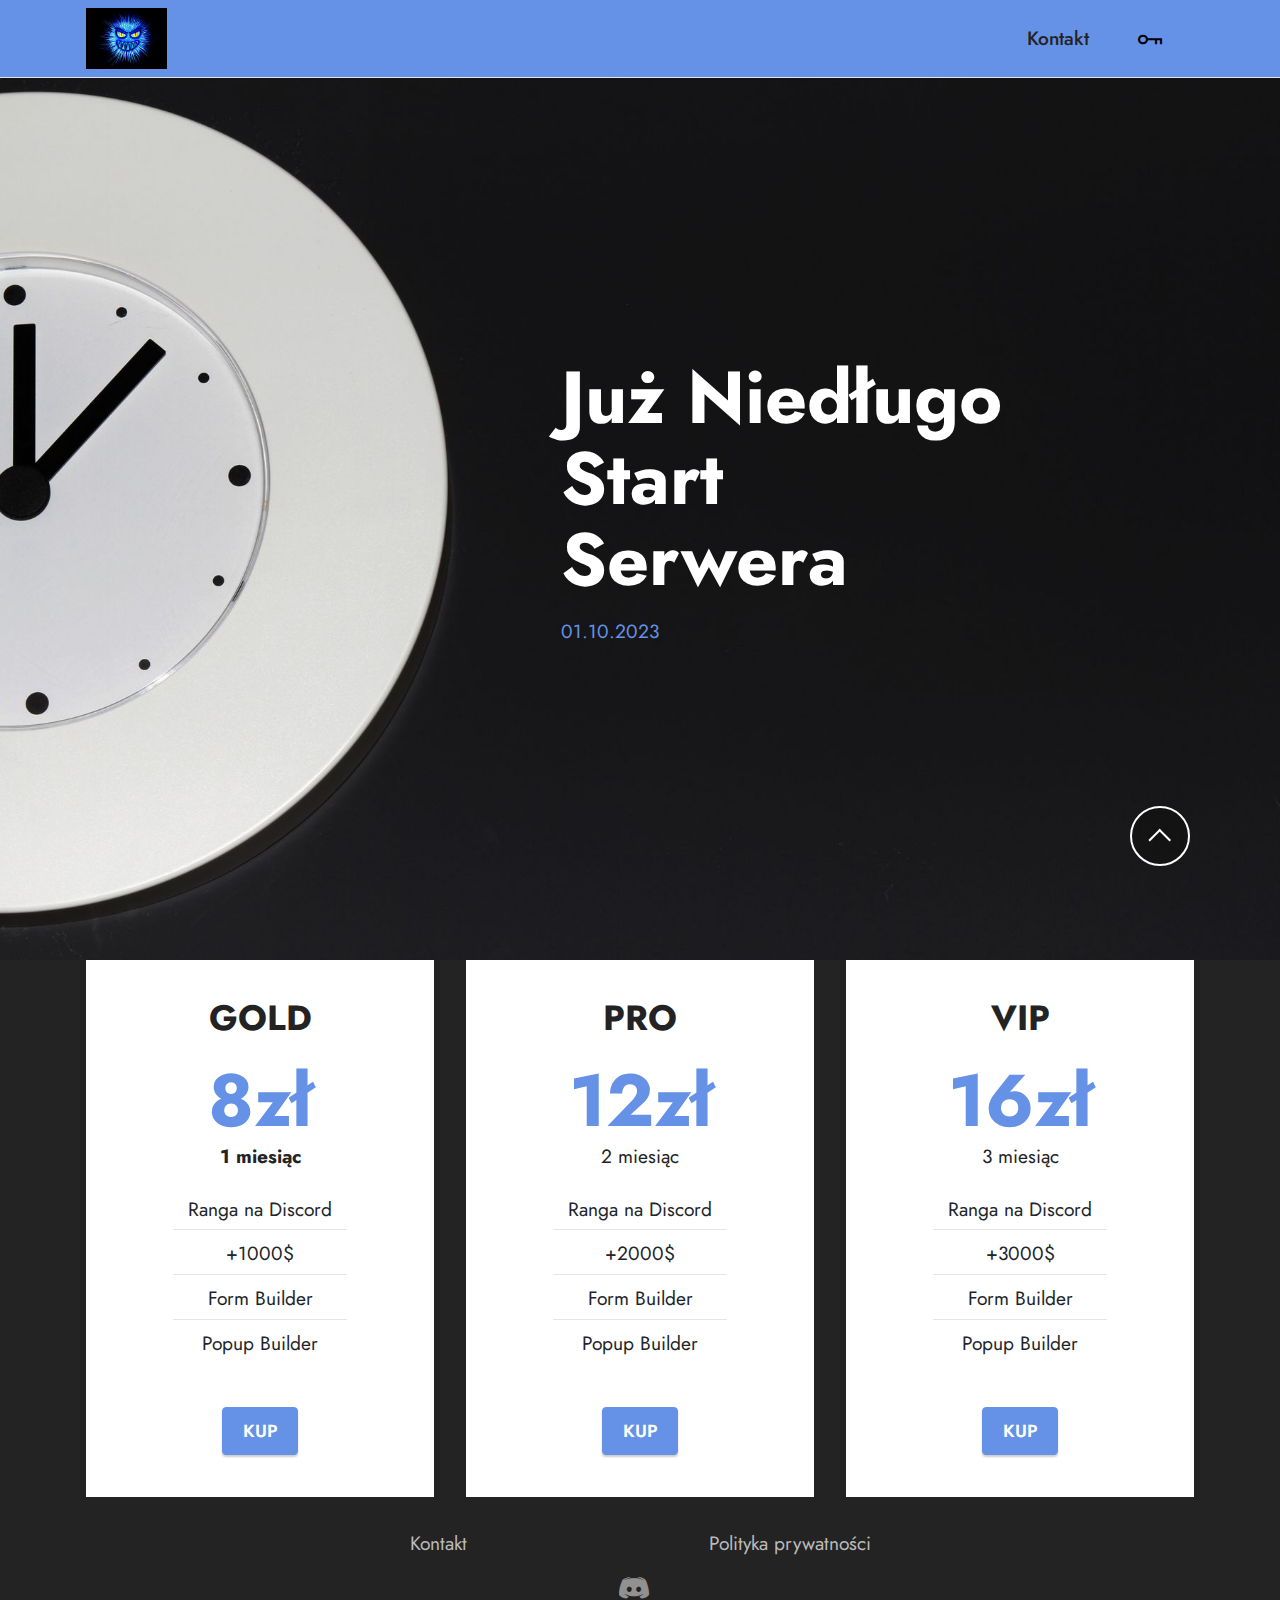
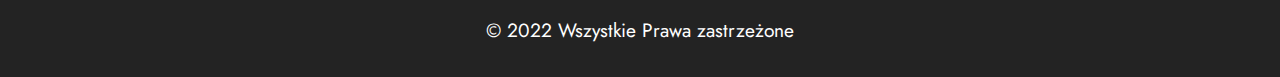
==== commit 948b17f6: "Update index.html" ====
--- a/index.html
+++ b/index.html
@@ -207,7 +207,7 @@
                     
                     
                     
-                <li class="foot-menu-item mbr-fonts-style display-7"><a href="mailto:techwin505@gmail.com" class="text-secondary">Kontakt</a></li><li class="foot-menu-item mbr-fonts-style display-7">&nbsp; &nbsp; &nbsp; &nbsp; &nbsp; &nbsp; &nbsp; &nbsp; &nbsp; &nbsp; &nbsp; &nbsp; &nbsp; &nbsp; &nbsp; &nbsp; &nbsp; &nbsp; &nbsp; &nbsp; &nbsp; &nbsp; &nbsp; &nbsp; &nbsp; &nbsp; &nbsp; &nbsp; &nbsp; &nbsp; &nbsp; &nbsp; &nbsp; &nbsp; &nbsp; &nbsp; &nbsp; &nbsp; &nbsp; &nbsp;<a href="polityka-prywatnosci.html" class="text-secondary">Polityka prywatności</a></li></ul>
+                <li class="foot-menu-item mbr-fonts-style display-7"><a href="mailto:techwin505@gmail.com" class="text-secondary">Kontakt</a></li><li class="foot-menu-item mbr-fonts-style display-7">&nbsp; &nbsp; &nbsp; &nbsp; &nbsp; &nbsp; &nbsp; &nbsp; &nbsp; &nbsp; &nbsp; &nbsp; &nbsp; &nbsp; &nbsp; &nbsp; &nbsp; &nbsp;<a href="polityka-prywatnosci.html" class="text-secondary">Polityka prywatności</a></li></ul>
             </div>
             <div class="row social-row">
                 <div class="social-list align-right pb-2">
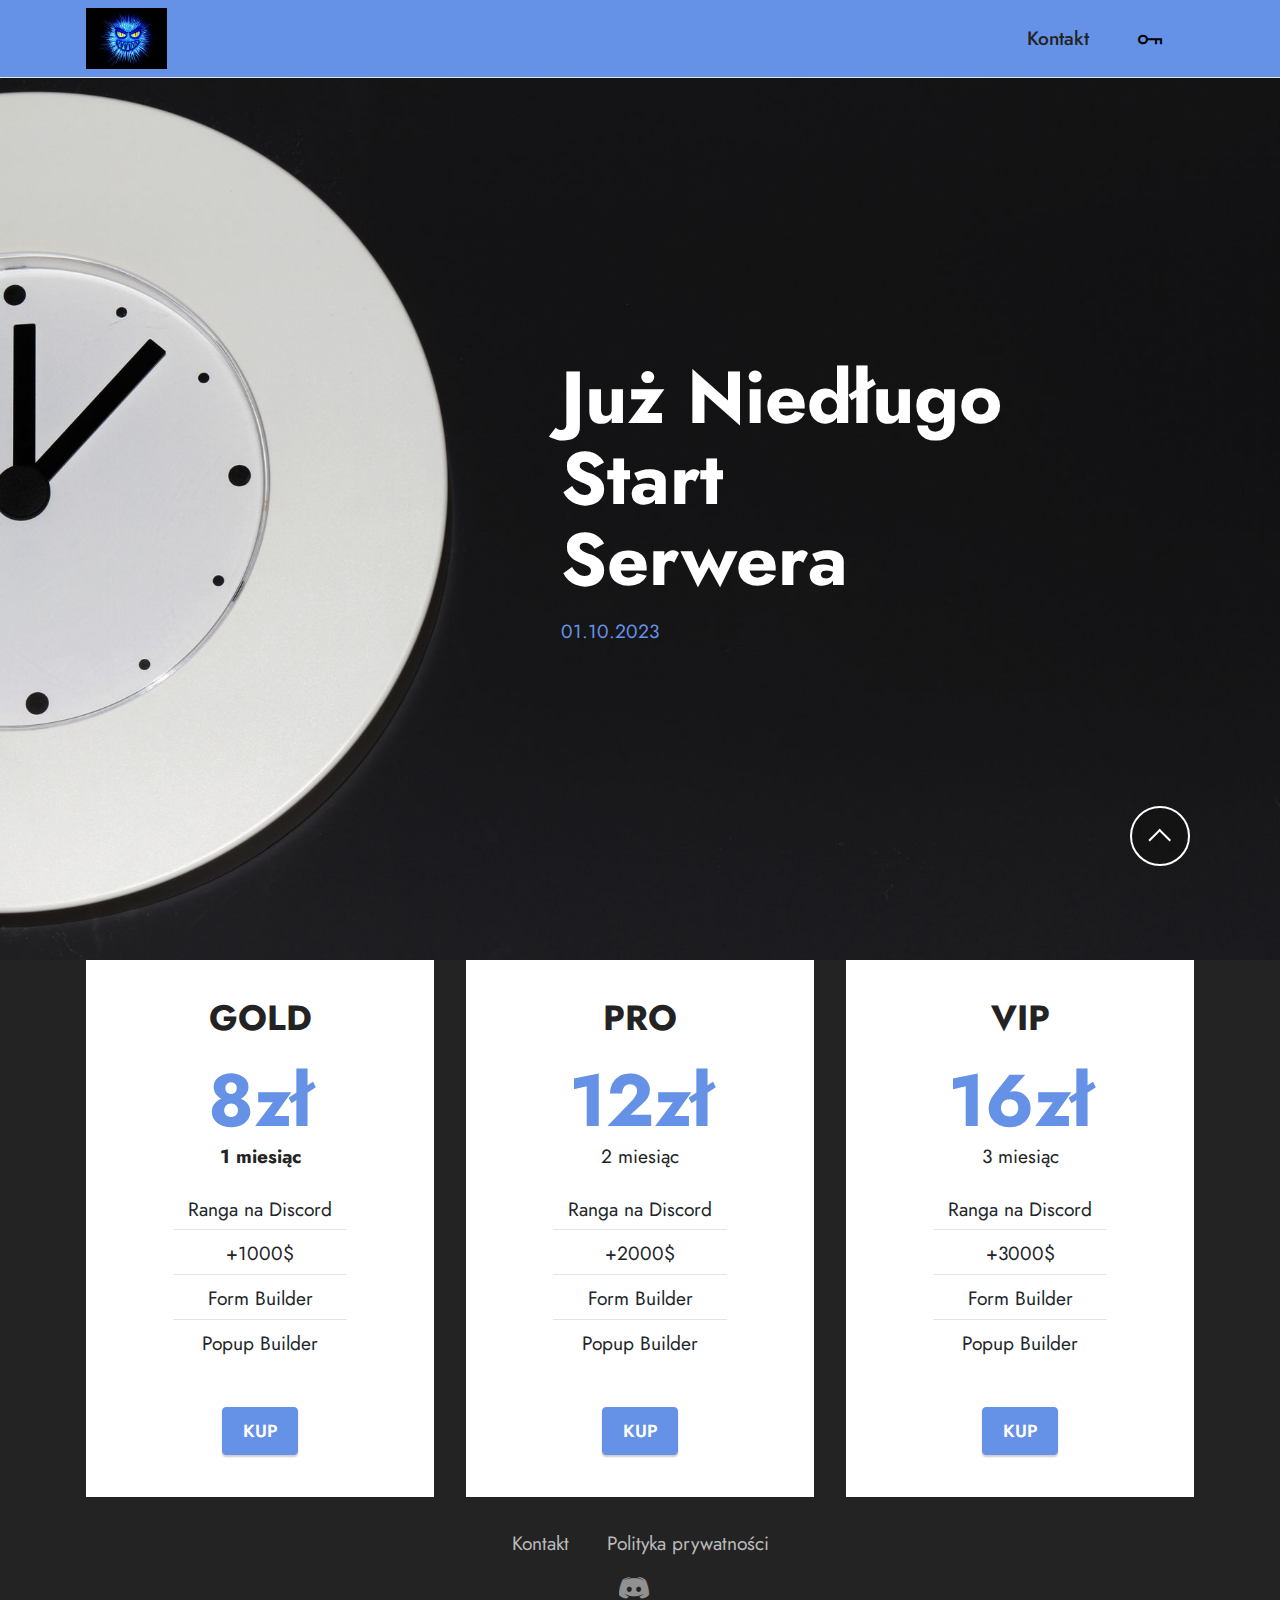
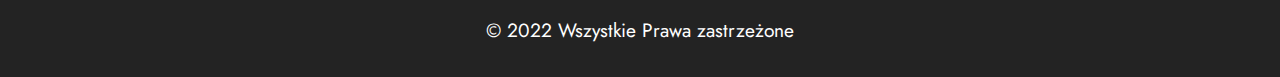
==== commit 73becbc1: "Update index.html" ====
--- a/index.html
+++ b/index.html
@@ -207,7 +207,7 @@
                     
                     
                     
-                <li class="foot-menu-item mbr-fonts-style display-7"><a href="mailto:techwin505@gmail.com" class="text-secondary">Kontakt</a></li><li class="foot-menu-item mbr-fonts-style display-7">&nbsp; &nbsp; &nbsp; &nbsp; &nbsp; &nbsp; &nbsp; &nbsp; &nbsp; &nbsp; &nbsp; &nbsp; &nbsp; &nbsp; &nbsp; &nbsp; &nbsp; &nbsp;<a href="polityka-prywatnosci.html" class="text-secondary">Polityka prywatności</a></li></ul>
+                <li class="foot-menu-item mbr-fonts-style display-7"><a href="mailto:techwin505@gmail.com" class="text-secondary">Kontakt</a></li><li class="foot-menu-item mbr-fonts-style display-7">&nbsp;<a href="polityka-prywatnosci.html" class="text-secondary">Polityka prywatności</a></li></ul>
             </div>
             <div class="row social-row">
                 <div class="social-list align-right pb-2">
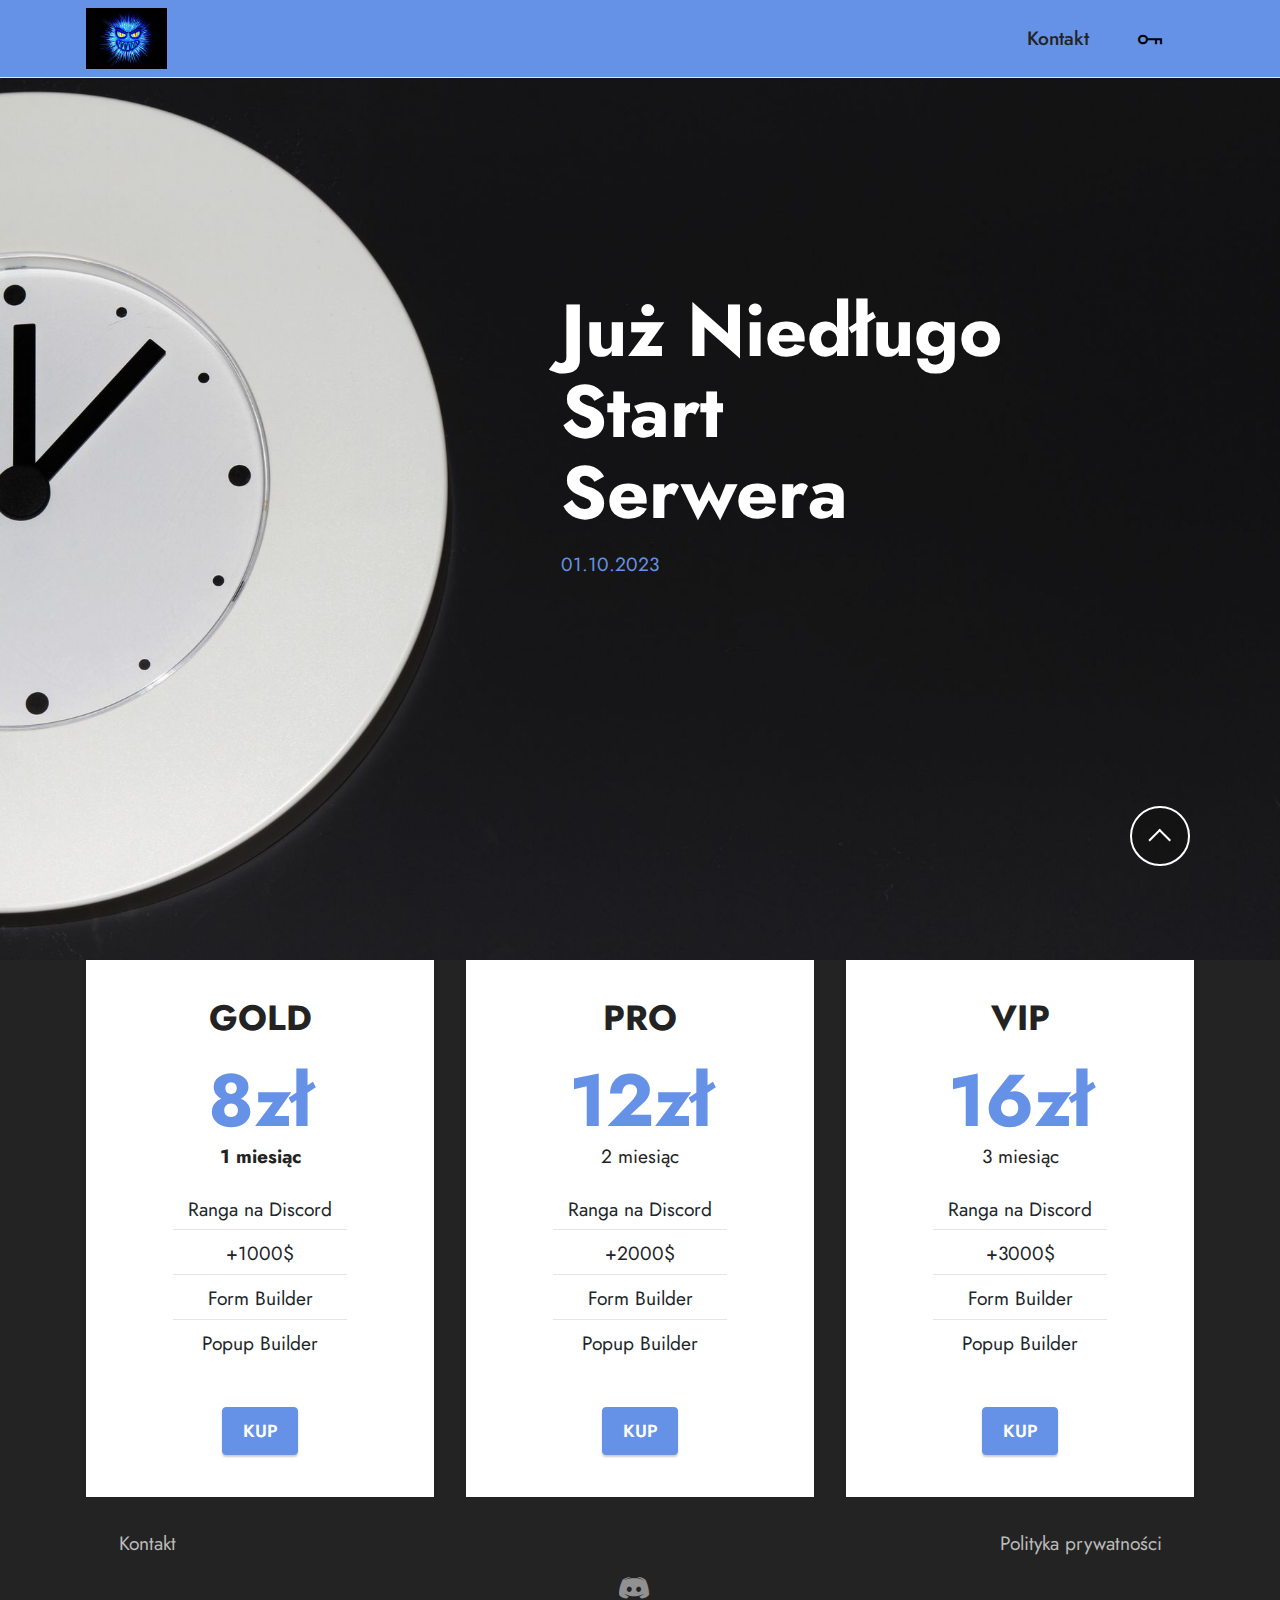
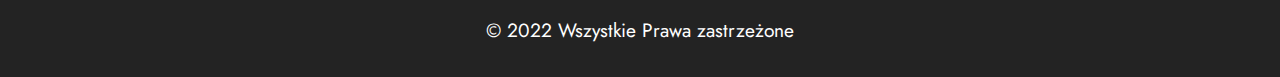
==== commit 95190313: "Update index.html" ====
--- a/index.html
+++ b/index.html
@@ -112,6 +112,8 @@
                 <h1 class="mbr-section-title mbr-fonts-style mbr-white mb-3 display-1"><strong>Już Niedługo Start&nbsp;</strong><br><strong>Serwera</strong></h1>
                 
                 <p class="mbr-text mbr-fonts-style mbr-white display-7"><a href="https://kiedywakacje.pl/odliczanie_custom.html?y=2023&m=1&d=10&h=0&mn=0&s=0&txt=Start%20SerweraTechWin" class="text-primary" target="_blank">01.10.2023</a></p>
+				<iframe src="https://free.timeanddate.com/countdown/i8mur75s/n664/cf110/cm0/cu4/ct0/cs0/ca0/cr0/ss0/cac000/cpc000/pca0bfd5/tcfc0/fs100/szw320/szh135/tatTime%20left%20to%20Event%20in/tac000/tptTime%20since%20Event%20started%20in/tpc000/mac000/mpc000/iso2023-01-10T10:00:00" allowtransparency="true" frameborder="0" width="320" height="135"></iframe>
+
                 
             </div>
         </div>
@@ -207,7 +209,7 @@
                     
                     
                     
-                <li class="foot-menu-item mbr-fonts-style display-7"><a href="mailto:techwin505@gmail.com" class="text-secondary">Kontakt</a></li><li class="foot-menu-item mbr-fonts-style display-7">&nbsp;<a href="polityka-prywatnosci.html" class="text-secondary">Polityka prywatności</a></li></ul>
+                <li class="foot-menu-item mbr-fonts-style display-7"><a href="mailto:techwin505@gmail.com" class="text-secondary">Kontakt</a></li><li class="foot-menu-item mbr-fonts-style display-7">&nbsp; &nbsp; &nbsp; &nbsp; &nbsp; &nbsp; &nbsp; &nbsp; &nbsp; &nbsp; &nbsp; &nbsp; &nbsp; &nbsp; &nbsp; &nbsp; &nbsp; &nbsp; &nbsp; &nbsp; &nbsp; &nbsp; &nbsp; &nbsp; &nbsp; &nbsp; &nbsp; &nbsp; &nbsp; &nbsp; &nbsp; &nbsp; &nbsp; &nbsp; &nbsp; &nbsp; &nbsp; &nbsp; &nbsp; &nbsp; &nbsp; &nbsp; &nbsp; &nbsp; &nbsp; &nbsp; &nbsp; &nbsp; &nbsp; &nbsp; &nbsp; &nbsp; &nbsp; &nbsp; &nbsp; &nbsp; &nbsp; &nbsp; &nbsp; &nbsp; &nbsp; &nbsp; &nbsp; &nbsp; &nbsp; &nbsp; <a href="polityka-prywatnosci.html" class="text-secondary">Polityka prywatności</a></li></ul>
             </div>
             <div class="row social-row">
                 <div class="social-list align-right pb-2">
@@ -218,7 +220,7 @@
                     
                     
                 <div class="soc-item">
-                        <a href="https://discord.gg/NND32nKCQurise" target="_blank">
+                        <a href="https://discord.gg/NND32nKCQu" target="_blank">
                             <span class="mbr-iconfont mbr-iconfont-social socicon-discord socicon" style="font-size: 30px;"></span>
                         </a>
                     </div></div>
